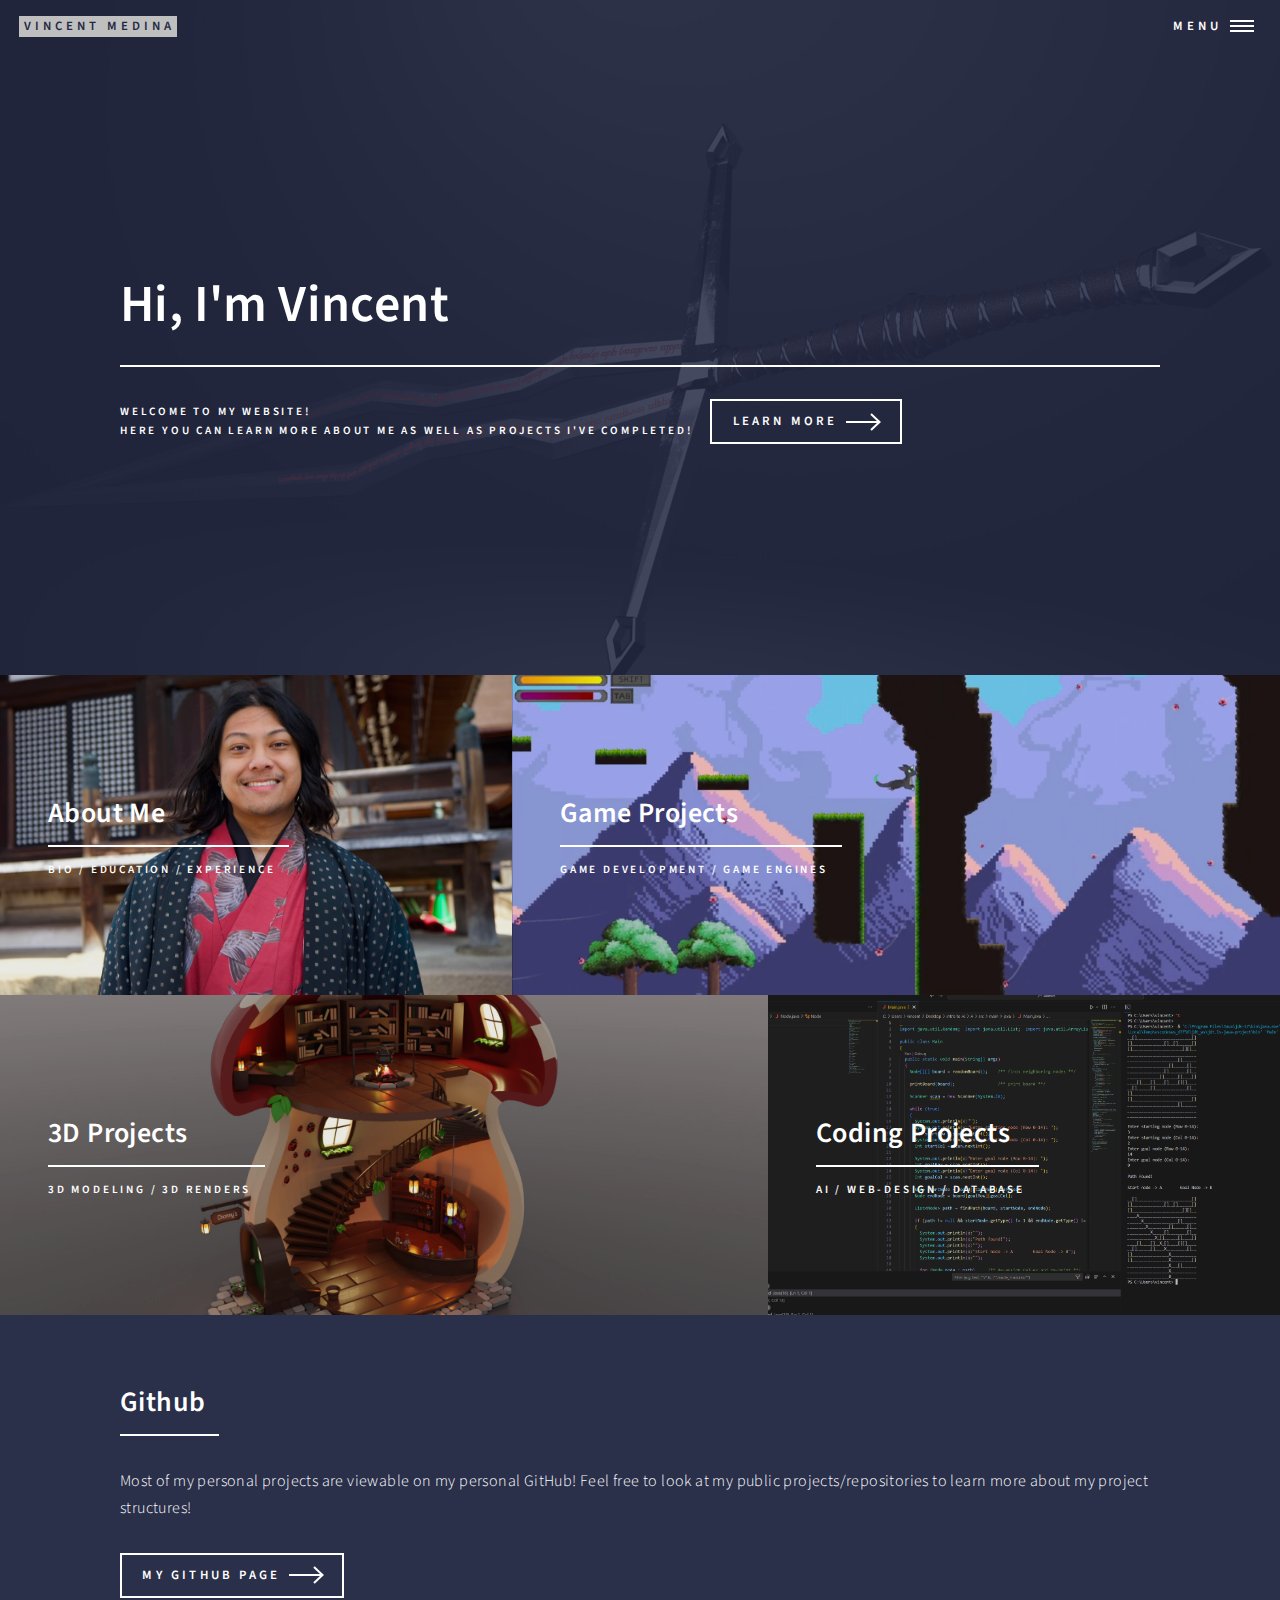
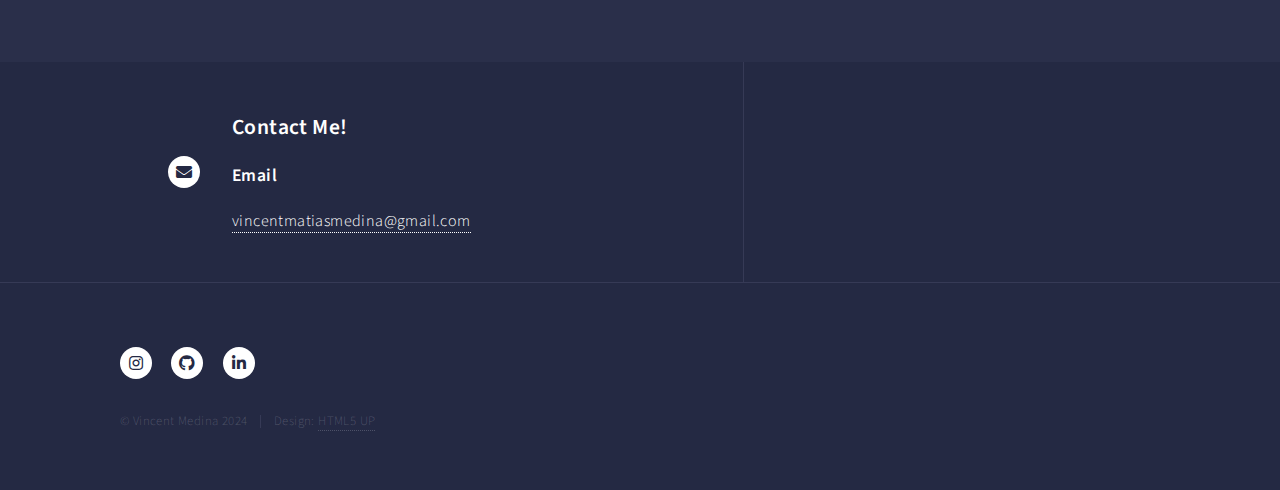
==== index.html @ 90a1cbc4 "refactor" ====
<!DOCTYPE HTML>
<!--
	Forty by HTML5 UP
	html5up.net | @ajlkn
	Free for personal and commercial use under the CCA 3.0 license (html5up.net/license)
-->
<html>
	<head>
		<title>VincentMedina Home</title>
		<meta charset="utf-8" />
		<meta name="viewport" content="width=device-width, initial-scale=1, user-scalable=no" />
		<link rel="stylesheet" href="html5up-forty/assets/css/main.css" />
		<noscript><link rel="stylesheet" href="html5up-forty/assets/css/noscript.css" /></noscript>
	</head>
	<body class="is-preload">

		<!-- Wrapper -->
			<div id="wrapper">

				<!-- Header -->
					<header id="header" class="alt">
						<a href="index.html" class="logo"><strong>Vincent Medina</strong> </a>
						<nav>
							<a href="#menu">Menu</a>
						</nav>
					</header>

				<!-- Menu -->
					<nav id="menu">
						<ul class="links">
							<li><a href="html5up-forty/about.html">About Me</a></li>
							<li><a href="html5up-forty/games.html">Game Projects</a></li>
							<li><a href="html5up-forty/modeling.html">3d Projects</a></li>
							<li><a href="html5up-forty/codingProjects.html">Coding Projects</a></li>
						</ul>
						<!--
						<ul class="actions stacked">
							<li><a href="#" class="button primary fit">Get Started</a></li>
							<li><a href="#" class="button fit">Log In</a></li>
						</ul> -->
					</nav>

				<!-- Banner -->
					<section id="banner" class="major">
						<span class="image">
							<img src="html5up-forty/images/swordRender.jpg" alt="" />
						</span>
						<div class="inner">
							<header class="major">
								<h1>Hi, I'm Vincent </h1>
							</header>
							<div class="content">
								<p>Welcome to my website!<br />
								Here you can learn more about me as well as projects I've completed!</p>
								<ul class="actions">
									<li><a href="#one" class="button next scrolly">Learn More</a></li>
								</ul>
							</div>
						</div>
					</section>

				<!-- Main -->
					<div id="main">

						<!-- One -->
							<section id="one" class="tiles">
								<article>
									<span class="image">
										<img src="html5up-forty/images/selfie01.PNG" alt="" />
									</span>
									<header class="major">
										<h3><a href="html5up-forty/about.html" class="link">About Me</a></h3>
										<p>Bio / Education / Experience</p>
									</header>
								</article>
								<article>
									<span class="image">
										<img src="html5up-forty/images/kaida01.png" alt="" />
									</span>
									<header class="major">
										<h3><a href="html5up-forty/games.html" class="link">Game Projects</a></h3>
										<p>Game Development / Game Engines</p>
									</header>
								</article>
								<article>
									<span class="image">
										<img src="html5up-forty/images/mushroomRender.jpg" alt="" />
									</span>
									<header class="major">
										<h3><a href="html5up-forty/modeling.html" class="link">3D Projects</a></h3>
										<p>3D Modeling / 3D Renders</p>
									</header>
								</article>
								<article>
									<span class="image">
										<img src="html5up-forty/images/Astar.PNG" alt="" />
									</span>
									<header class="major">
										<h3><a href="html5up-forty/codingProjects.html" class="link">Coding Projects</a></h3>
										<p>AI / Web-Design / Database</p>
									</header>
								</article>
								<!--
								<article>
									<span class="image">
										<img src="images/pic05.jpg" alt="" />
									</span>
									<header class="major">
										<h3><a href="landing.html" class="link">Consequat</a></h3>
										<p>Ipsum dolor sit amet</p>
									</header>
								</article>
								<article>
									<span class="image">
										<img src="images/pic06.jpg" alt="" />
									</span>
									<header class="major">
										<h3><a href="landing.html" class="link">Etiam</a></h3>
										<p>Feugiat amet tempus</p>
									</header>
								</article>
								-->
							</section>

						<!-- Two -->
							<section id="two">

								<div class="inner">
									<header class="major">
										<h2>Github</h2>
									</header>
									<p> Most of my personal projects are viewable on my personal GitHub! Feel free to look
									at my public projects/repositories to learn more about my project structures!</p>
									<ul class="actions">
										<li><a href="https://github.com/chonnydesu" class="button next" target="_blank">My GitHub Page</a></li>
									</ul>
								</div>
							</section>

					</div>

				<!-- Contact -->
					<section id="contact">
						<div class="inner">
							<!--
							<section>
								<form method="post" action="#">
									<div class="fields">
										<div class="field half">
											<label for="name">Name</label>
											<input type="text" name="name" id="name" />
										</div>
										<div class="field half">
											<label for="email">Email</label>
											<input type="text" name="email" id="email" />
										</div>
										<div class="field">
											<label for="message">Message</label>
											<textarea name="message" id="message" rows="6"></textarea>
										</div>
									</div>
									<ul class="actions">
										<li><input type="submit" value="Send Message" class="primary" /></li>
										<li><input type="reset" value="Clear" /></li>
									</ul>
								</form>
							</section>
							-->
							<section class="split">
								<!--
								<section>
									<div class="contact-method">
										<span class="icon solid alt fa-envelope"></span>
										<h3>Contact Me!</h3>
										<h4>Email</h4>
										<a href="#">vincentmatiasmedina@gmail.com</a>
									</div>
								</section>
								-->

								<section>
    								<div class="contact-method">
        								<span class="icon solid alt fa-envelope"></span>
										<div class="contact-details">
											<h3>Contact Me!</h3>
            								<div class="email-section">
                								<h4>Email</h4>
                								<a href="#">vincentmatiasmedina@gmail.com</a>
            								</div>
        								</div>
									</div>
								</section>

								<!--
								<section>
									<div class="contact-method">
										<span class="icon solid alt fa-phone"></span>
										<h3>Phone</h3>
										<span>(704) 724-3155</span>
									</div>
								</section>
								<section>
									<div class="contact-method">
										<span class="icon solid alt fa-home"></span>
										<h3>Address</h3>
										<span>1234 Somewhere Road #5432<br />
										Nashville, TN 00000<br />
										United States of America</span>
									</div>
								</section>
								-->
							</section>
						</div>
					</section>

				<!-- Footer -->
					<footer id="footer">
						<div class="inner">
							<ul class="icons">
								<!--
								<li><a href="#" class="icon brands alt fa-twitter" target="_blank"><span class="label">Twitter</span></a></li>
								<li><a href="#" class="icon brands alt fa-facebook-f" target="_blank"><span class="label">Facebook</span></a></li>
								-->
								<li><a href="https://instagram.com/vincentmediina" class="icon brands alt fa-instagram" target="_blank"><span class="label">Instagram</span></a></li>
								<li><a href="https://github.com/chonnydesu" class="icon brands alt fa-github" target="_blank"><span class="label">GitHub</span></a></li>
								<li><a href="https://www.linkedin.com/in/vincent-medina-150761284/" class="icon brands alt fa-linkedin-in" target="_blank"><span class="label">LinkedIn</span></a></li>
							</ul>
							<ul class="copyright">
								<li>&copy; Vincent Medina 2024</li><li>Design: <a href="https://html5up.net">HTML5 UP</a></li>
							</ul>
						</div>
					</footer>

			</div>

		<!-- Scripts -->
			<script src="html5up-forty/assets/js/jquery.min.js"></script>
			<script src="html5up-forty/assets/js/jquery.scrolly.min.js"></script>
			<script src="html5up-forty/assets/js/jquery.scrollex.min.js"></script>
			<script src="html5up-forty/assets/js/browser.min.js"></script>
			<script src="html5up-forty/assets/js/breakpoints.min.js"></script>
			<script src="html5up-forty/assets/js/util.js"></script>
			<script src="html5up-forty/assets/js/main.js"></script>

	</body>
</html>
---- html5up-forty/assets/css/main.css ----
@import url(fontawesome-all.min.css);
@import url("https://fonts.googleapis.com/css?family=Source+Sans+Pro:300,300italic,600,600italic");

/*
	Forty by HTML5 UP
	html5up.net | @ajlkn
	Free for personal and commercial use under the CCA 3.0 license (html5up.net/license)
*/

html, body, div, span, applet, object,
iframe, h1, h2, h3, h4, h5, h6, p, blockquote,
pre, a, abbr, acronym, address, big, cite,
code, del, dfn, em, img, ins, kbd, q, s, samp,
small, strike, strong, sub, sup, tt, var, b,
u, i, center, dl, dt, dd, ol, ul, li, fieldset,
form, label, legend, table, caption, tbody,
tfoot, thead, tr, th, td, article, aside,
canvas, details, embed, figure, figcaption,
footer, header, hgroup, menu, nav, output, ruby,
section, summary, time, mark, audio, video {
	margin: 0;
	padding: 0;
	border: 0;
	font-size: 100%;
	font: inherit;
	vertical-align: baseline;}

article, aside, details, figcaption, figure,
footer, header, hgroup, menu, nav, section {
	display: block;}


body {
	line-height: 1;
}

ol, ul {
	list-style: none;
}

blockquote, q {
	quotes: none;
}

	blockquote:before, blockquote:after, q:before, q:after {
		content: '';
		content: none;
	}

table {
	border-collapse: collapse;
	border-spacing: 0;
}

body {
	-webkit-text-size-adjust: none;
}

mark {
	background-color: transparent;
	color: inherit;
}

input::-moz-focus-inner {
	border: 0;
	padding: 0;
}

input, select, textarea {
	-moz-appearance: none;
	-webkit-appearance: none;
	-ms-appearance: none;
	appearance: none;
}

/* Basic */

	@-ms-viewport {
		width: device-width;
	}

	body {
		-ms-overflow-style: scrollbar;
	}

	@media screen and (max-width: 480px) {

		html, body {
			min-width: 320px;
		}

	}

	html {
		box-sizing: border-box;
	}

	*, *:before, *:after {
		box-sizing: inherit;
	}

	body {
		background: #242943;
	}

		body.is-preload *, body.is-preload *:before, body.is-preload *:after {
			-moz-animation: none !important;
			-webkit-animation: none !important;
			-ms-animation: none !important;
			animation: none !important;
			-moz-transition: none !important;
			-webkit-transition: none !important;
			-ms-transition: none !important;
			transition: none !important;
		}

/* Type */

	body, input, select, textarea {
		color: #ffffff;
		font-family: "Source Sans Pro", Helvetica, sans-serif;
		font-size: 17pt;
		font-weight: 300;
		letter-spacing: 0.025em;
		line-height: 1.65;
	}

		@media screen and (max-width: 1680px) {

			body, input, select, textarea {
				font-size: 14pt;
			}

		}

		@media screen and (max-width: 1280px) {

			body, input, select, textarea {
				font-size: 12pt;
			}

		}

		@media screen and (max-width: 360px) {

			body, input, select, textarea {
				font-size: 11pt;
			}

		}

	a {
		-moz-transition: color 0.2s ease-in-out, border-bottom-color 0.2s ease-in-out;
		-webkit-transition: color 0.2s ease-in-out, border-bottom-color 0.2s ease-in-out;
		-ms-transition: color 0.2s ease-in-out, border-bottom-color 0.2s ease-in-out;
		transition: color 0.2s ease-in-out, border-bottom-color 0.2s ease-in-out;
		border-bottom: dotted 1px;
		color: inherit;
		text-decoration: none;
	}

		a:hover {
			border-bottom-color: transparent;
			color: #9bf1ff !important;
		}

		a:active {
			color: #53e3fb !important;
		}

	strong, b {
		color: #ffffff;
		font-weight: 600;
	}

	em, i {
		font-style: italic;
	}

	p {
		margin: 0 0 2em 0;
	}

	h1, h2, h3, h4, h5, h6 {
		color: #ffffff;
		font-weight: 600;
		line-height: 1.65;
		margin: 0 0 1em 0;
	}

		h1 a, h2 a, h3 a, h4 a, h5 a, h6 a {
			color: inherit;
			border-bottom: 0;
		}

	h1 {
		font-size: 2.5em;
	}

	h2 {
		font-size: 1.75em;
	}

	h3 {
		font-size: 1.35em;
	}

	h4 {
		font-size: 1.1em;
	}

	h5 {
		font-size: 0.9em;
	}

	h6 {
		font-size: 0.7em;
	}

	@media screen and (max-width: 736px) {

		h1 {
			font-size: 2em;
		}

		h2 {
			font-size: 1.5em;
		}

		h3 {
			font-size: 1.25em;
		}

	}

	sub {
		font-size: 0.8em;
		position: relative;
		top: 0.5em;
	}

	sup {
		font-size: 0.8em;
		position: relative;
		top: -0.5em;
	}

	blockquote {
		border-left: solid 4px rgba(212, 212, 255, 0.1);
		font-style: italic;
		margin: 0 0 2em 0;
		padding: 0.5em 0 0.5em 2em;
	}

	code {
		background: rgba(212, 212, 255, 0.035);
		font-family: "Courier New", monospace;
		font-size: 0.9em;
		margin: 0 0.25em;
		padding: 0.25em 0.65em;
	}

	pre {
		-webkit-overflow-scrolling: touch;
		font-family: "Courier New", monospace;
		font-size: 0.9em;
		margin: 0 0 2em 0;
	}

		pre code {
			display: block;
			line-height: 1.75;
			padding: 1em 1.5em;
			overflow-x: auto;
		}

	hr {
		border: 0;
		border-bottom: solid 1px rgba(212, 212, 255, 0.1);
		margin: 2em 0;
	}

		hr.major {
			margin: 3em 0;
		}

	.align-left {
		text-align: left;
	}

	.align-center {
		text-align: center;
	}

	.align-right {
		text-align: right;
	}

/* Row */

	.row {
		display: flex;
		flex-wrap: wrap;
		box-sizing: border-box;
		align-items: stretch;
	}

		.row > * {
			box-sizing: border-box;
		}

		.row.gtr-uniform > * > :last-child {
			margin-bottom: 0;
		}

		.row.aln-left {
			justify-content: flex-start;
		}

		.row.aln-center {
			justify-content: center;
		}

		.row.aln-right {
			justify-content: flex-end;
		}

		.row.aln-top {
			align-items: flex-start;
		}

		.row.aln-middle {
			align-items: center;
		}

		.row.aln-bottom {
			align-items: flex-end;
		}

		.row > .imp {
			order: -1;
		}

		.row > .col-1 {
			width: 8.33333%;
		}

		.row > .off-1 {
			margin-left: 8.33333%;
		}

		.row > .col-2 {
			width: 16.66667%;
		}

		.row > .off-2 {
			margin-left: 16.66667%;
		}

		.row > .col-3 {
			width: 25%;
		}

		.row > .off-3 {
			margin-left: 25%;
		}

		.row > .col-4 {
			width: 33.33333%;
		}

		.row > .off-4 {
			margin-left: 33.33333%;
		}

		.row > .col-5 {
			width: 41.66667%;
		}

		.row > .off-5 {
			margin-left: 41.66667%;
		}

		.row > .col-6 {
			width: 50%;
		}

		.row > .off-6 {
			margin-left: 50%;
		}

		.row > .col-7 {
			width: 58.33333%;
		}

		.row > .off-7 {
			margin-left: 58.33333%;
		}

		.row > .col-8 {
			width: 66.66667%;
		}

		.row > .off-8 {
			margin-left: 66.66667%;
		}

		.row > .col-9 {
			width: 75%;
		}

		.row > .off-9 {
			margin-left: 75%;
		}

		.row > .col-10 {
			width: 83.33333%;
		}

		.row > .off-10 {
			margin-left: 83.33333%;
		}

		.row > .col-11 {
			width: 91.66667%;
		}

		.row > .off-11 {
			margin-left: 91.66667%;
		}

		.row > .col-12 {
			width: 100%;
		}

		.row > .off-12 {
			margin-left: 100%;
		}

		.row.gtr-0 {
			margin-top: 0;
			margin-left: 0em;
		}

			.row.gtr-0 > * {
				padding: 0 0 0 0em;
			}

			.row.gtr-0.gtr-uniform {
				margin-top: 0em;
			}

				.row.gtr-0.gtr-uniform > * {
					padding-top: 0em;
				}

		.row.gtr-25 {
			margin-top: 0;
			margin-left: -0.5em;
		}

			.row.gtr-25 > * {
				padding: 0 0 0 0.5em;
			}

			.row.gtr-25.gtr-uniform {
				margin-top: -0.5em;
			}

				.row.gtr-25.gtr-uniform > * {
					padding-top: 0.5em;
				}

		.row.gtr-50 {
			margin-top: 0;
			margin-left: -1em;
		}

			.row.gtr-50 > * {
				padding: 0 0 0 1em;
			}

			.row.gtr-50.gtr-uniform {
				margin-top: -1em;
			}

				.row.gtr-50.gtr-uniform > * {
					padding-top: 1em;
				}

		.row {
			margin-top: 0;
			margin-left: -2em;
		}

			.row > * {
				padding: 0 0 0 2em;
			}

			.row.gtr-uniform {
				margin-top: -2em;
			}

				.row.gtr-uniform > * {
					padding-top: 2em;
				}

		.row.gtr-150 {
			margin-top: 0;
			margin-left: -3em;
		}

			.row.gtr-150 > * {
				padding: 0 0 0 3em;
			}

			.row.gtr-150.gtr-uniform {
				margin-top: -3em;
			}

				.row.gtr-150.gtr-uniform > * {
					padding-top: 3em;
				}

		.row.gtr-200 {
			margin-top: 0;
			margin-left: -4em;
		}

			.row.gtr-200 > * {
				padding: 0 0 0 4em;
			}

			.row.gtr-200.gtr-uniform {
				margin-top: -4em;
			}

				.row.gtr-200.gtr-uniform > * {
					padding-top: 4em;
				}

		@media screen and (max-width: 1680px) {

			.row {
				display: flex;
				flex-wrap: wrap;
				box-sizing: border-box;
				align-items: stretch;
			}

				.row > * {
					box-sizing: border-box;
				}

				.row.gtr-uniform > * > :last-child {
					margin-bottom: 0;
				}

				.row.aln-left {
					justify-content: flex-start;
				}

				.row.aln-center {
					justify-content: center;
				}

				.row.aln-right {
					justify-content: flex-end;
				}

				.row.aln-top {
					align-items: flex-start;
				}

				.row.aln-middle {
					align-items: center;
				}

				.row.aln-bottom {
					align-items: flex-end;
				}

				.row > .imp-xlarge {
					order: -1;
				}

				.row > .col-1-xlarge {
					width: 8.33333%;
				}

				.row > .off-1-xlarge {
					margin-left: 8.33333%;
				}

				.row > .col-2-xlarge {
					width: 16.66667%;
				}

				.row > .off-2-xlarge {
					margin-left: 16.66667%;
				}

				.row > .col-3-xlarge {
					width: 25%;
				}

				.row > .off-3-xlarge {
					margin-left: 25%;
				}

				.row > .col-4-xlarge {
					width: 33.33333%;
				}

				.row > .off-4-xlarge {
					margin-left: 33.33333%;
				}

				.row > .col-5-xlarge {
					width: 41.66667%;
				}

				.row > .off-5-xlarge {
					margin-left: 41.66667%;
				}

				.row > .col-6-xlarge {
					width: 50%;
				}

				.row > .off-6-xlarge {
					margin-left: 50%;
				}

				.row > .col-7-xlarge {
					width: 58.33333%;
				}

				.row > .off-7-xlarge {
					margin-left: 58.33333%;
				}

				.row > .col-8-xlarge {
					width: 66.66667%;
				}

				.row > .off-8-xlarge {
					margin-left: 66.66667%;
				}

				.row > .col-9-xlarge {
					width: 75%;
				}

				.row > .off-9-xlarge {
					margin-left: 75%;
				}

				.row > .col-10-xlarge {
					width: 83.33333%;
				}

				.row > .off-10-xlarge {
					margin-left: 83.33333%;
				}

				.row > .col-11-xlarge {
					width: 91.66667%;
				}

				.row > .off-11-xlarge {
					margin-left: 91.66667%;
				}

				.row > .col-12-xlarge {
					width: 100%;
				}

				.row > .off-12-xlarge {
					margin-left: 100%;
				}

				.row.gtr-0 {
					margin-top: 0;
					margin-left: 0em;
				}

					.row.gtr-0 > * {
						padding: 0 0 0 0em;
					}

					.row.gtr-0.gtr-uniform {
						margin-top: 0em;
					}

						.row.gtr-0.gtr-uniform > * {
							padding-top: 0em;
						}

				.row.gtr-25 {
					margin-top: 0;
					margin-left: -0.5em;
				}

					.row.gtr-25 > * {
						padding: 0 0 0 0.5em;
					}

					.row.gtr-25.gtr-uniform {
						margin-top: -0.5em;
					}

						.row.gtr-25.gtr-uniform > * {
							padding-top: 0.5em;
						}

				.row.gtr-50 {
					margin-top: 0;
					margin-left: -1em;
				}

					.row.gtr-50 > * {
						padding: 0 0 0 1em;
					}

					.row.gtr-50.gtr-uniform {
						margin-top: -1em;
					}

						.row.gtr-50.gtr-uniform > * {
							padding-top: 1em;
						}

				.row {
					margin-top: 0;
					margin-left: -2em;
				}

					.row > * {
						padding: 0 0 0 2em;
					}

					.row.gtr-uniform {
						margin-top: -2em;
					}

						.row.gtr-uniform > * {
							padding-top: 2em;
						}

				.row.gtr-150 {
					margin-top: 0;
					margin-left: -3em;
				}

					.row.gtr-150 > * {
						padding: 0 0 0 3em;
					}

					.row.gtr-150.gtr-uniform {
						margin-top: -3em;
					}

						.row.gtr-150.gtr-uniform > * {
							padding-top: 3em;
						}

				.row.gtr-200 {
					margin-top: 0;
					margin-left: -4em;
				}

					.row.gtr-200 > * {
						padding: 0 0 0 4em;
					}

					.row.gtr-200.gtr-uniform {
						margin-top: -4em;
					}

						.row.gtr-200.gtr-uniform > * {
							padding-top: 4em;
						}

		}

		@media screen and (max-width: 1280px) {

			.row {
				display: flex;
				flex-wrap: wrap;
				box-sizing: border-box;
				align-items: stretch;
			}

				.row > * {
					box-sizing: border-box;
				}

				.row.gtr-uniform > * > :last-child {
					margin-bottom: 0;
				}

				.row.aln-left {
					justify-content: flex-start;
				}

				.row.aln-center {
					justify-content: center;
				}

				.row.aln-right {
					justify-content: flex-end;
				}

				.row.aln-top {
					align-items: flex-start;
				}

				.row.aln-middle {
					align-items: center;
				}

				.row.aln-bottom {
					align-items: flex-end;
				}

				.row > .imp-large {
					order: -1;
				}

				.row > .col-1-large {
					width: 8.33333%;
				}

				.row > .off-1-large {
					margin-left: 8.33333%;
				}

				.row > .col-2-large {
					width: 16.66667%;
				}

				.row > .off-2-large {
					margin-left: 16.66667%;
				}

				.row > .col-3-large {
					width: 25%;
				}

				.row > .off-3-large {
					margin-left: 25%;
				}

				.row > .col-4-large {
					width: 33.33333%;
				}

				.row > .off-4-large {
					margin-left: 33.33333%;
				}

				.row > .col-5-large {
					width: 41.66667%;
				}

				.row > .off-5-large {
					margin-left: 41.66667%;
				}

				.row > .col-6-large {
					width: 50%;
				}

				.row > .off-6-large {
					margin-left: 50%;
				}

				.row > .col-7-large {
					width: 58.33333%;
				}

				.row > .off-7-large {
					margin-left: 58.33333%;
				}

				.row > .col-8-large {
					width: 66.66667%;
				}

				.row > .off-8-large {
					margin-left: 66.66667%;
				}

				.row > .col-9-large {
					width: 75%;
				}

				.row > .off-9-large {
					margin-left: 75%;
				}

				.row > .col-10-large {
					width: 83.33333%;
				}

				.row > .off-10-large {
					margin-left: 83.33333%;
				}

				.row > .col-11-large {
					width: 91.66667%;
				}

				.row > .off-11-large {
					margin-left: 91.66667%;
				}

				.row > .col-12-large {
					width: 100%;
				}

				.row > .off-12-large {
					margin-left: 100%;
				}

				.row.gtr-0 {
					margin-top: 0;
					margin-left: 0em;
				}

					.row.gtr-0 > * {
						padding: 0 0 0 0em;
					}

					.row.gtr-0.gtr-uniform {
						margin-top: 0em;
					}

						.row.gtr-0.gtr-uniform > * {
							padding-top: 0em;
						}

				.row.gtr-25 {
					margin-top: 0;
					margin-left: -0.375em;
				}

					.row.gtr-25 > * {
						padding: 0 0 0 0.375em;
					}

					.row.gtr-25.gtr-uniform {
						margin-top: -0.375em;
					}

						.row.gtr-25.gtr-uniform > * {
							padding-top: 0.375em;
						}

				.row.gtr-50 {
					margin-top: 0;
					margin-left: -0.75em;
				}

					.row.gtr-50 > * {
						padding: 0 0 0 0.75em;
					}

					.row.gtr-50.gtr-uniform {
						margin-top: -0.75em;
					}

						.row.gtr-50.gtr-uniform > * {
							padding-top: 0.75em;
						}

				.row {
					margin-top: 0;
					margin-left: -1.5em;
				}

					.row > * {
						padding: 0 0 0 1.5em;
					}

					.row.gtr-uniform {
						margin-top: -1.5em;
					}

						.row.gtr-uniform > * {
							padding-top: 1.5em;
						}

				.row.gtr-150 {
					margin-top: 0;
					margin-left: -2.25em;
				}

					.row.gtr-150 > * {
						padding: 0 0 0 2.25em;
					}

					.row.gtr-150.gtr-uniform {
						margin-top: -2.25em;
					}

						.row.gtr-150.gtr-uniform > * {
							padding-top: 2.25em;
						}

				.row.gtr-200 {
					margin-top: 0;
					margin-left: -3em;
				}

					.row.gtr-200 > * {
						padding: 0 0 0 3em;
					}

					.row.gtr-200.gtr-uniform {
						margin-top: -3em;
					}

						.row.gtr-200.gtr-uniform > * {
							padding-top: 3em;
						}

		}

		@media screen and (max-width: 980px) {

			.row {
				display: flex;
				flex-wrap: wrap;
				box-sizing: border-box;
				align-items: stretch;
			}

				.row > * {
					box-sizing: border-box;
				}

				.row.gtr-uniform > * > :last-child {
					margin-bottom: 0;
				}

				.row.aln-left {
					justify-content: flex-start;
				}

				.row.aln-center {
					justify-content: center;
				}

				.row.aln-right {
					justify-content: flex-end;
				}

				.row.aln-top {
					align-items: flex-start;
				}

				.row.aln-middle {
					align-items: center;
				}

				.row.aln-bottom {
					align-items: flex-end;
				}

				.row > .imp-medium {
					order: -1;
				}

				.row > .col-1-medium {
					width: 8.33333%;
				}

				.row > .off-1-medium {
					margin-left: 8.33333%;
				}

				.row > .col-2-medium {
					width: 16.66667%;
				}

				.row > .off-2-medium {
					margin-left: 16.66667%;
				}

				.row > .col-3-medium {
					width: 25%;
				}

				.row > .off-3-medium {
					margin-left: 25%;
				}

				.row > .col-4-medium {
					width: 33.33333%;
				}

				.row > .off-4-medium {
					margin-left: 33.33333%;
				}

				.row > .col-5-medium {
					width: 41.66667%;
				}

				.row > .off-5-medium {
					margin-left: 41.66667%;
				}

				.row > .col-6-medium {
					width: 50%;
				}

				.row > .off-6-medium {
					margin-left: 50%;
				}

				.row > .col-7-medium {
					width: 58.33333%;
				}

				.row > .off-7-medium {
					margin-left: 58.33333%;
				}

				.row > .col-8-medium {
					width: 66.66667%;
				}

				.row > .off-8-medium {
					margin-left: 66.66667%;
				}

				.row > .col-9-medium {
					width: 75%;
				}

				.row > .off-9-medium {
					margin-left: 75%;
				}

				.row > .col-10-medium {
					width: 83.33333%;
				}

				.row > .off-10-medium {
					margin-left: 83.33333%;
				}

				.row > .col-11-medium {
					width: 91.66667%;
				}

				.row > .off-11-medium {
					margin-left: 91.66667%;
				}

				.row > .col-12-medium {
					width: 100%;
				}

				.row > .off-12-medium {
					margin-left: 100%;
				}

				.row.gtr-0 {
					margin-top: 0;
					margin-left: 0em;
				}

					.row.gtr-0 > * {
						padding: 0 0 0 0em;
					}

					.row.gtr-0.gtr-uniform {
						margin-top: 0em;
					}

						.row.gtr-0.gtr-uniform > * {
							padding-top: 0em;
						}

				.row.gtr-25 {
					margin-top: 0;
					margin-left: -0.375em;
				}

					.row.gtr-25 > * {
						padding: 0 0 0 0.375em;
					}

					.row.gtr-25.gtr-uniform {
						margin-top: -0.375em;
					}

						.row.gtr-25.gtr-uniform > * {
							padding-top: 0.375em;
						}

				.row.gtr-50 {
					margin-top: 0;
					margin-left: -0.75em;
				}

					.row.gtr-50 > * {
						padding: 0 0 0 0.75em;
					}

					.row.gtr-50.gtr-uniform {
						margin-top: -0.75em;
					}

						.row.gtr-50.gtr-uniform > * {
							padding-top: 0.75em;
						}

				.row {
					margin-top: 0;
					margin-left: -1.5em;
				}

					.row > * {
						padding: 0 0 0 1.5em;
					}

					.row.gtr-uniform {
						margin-top: -1.5em;
					}

						.row.gtr-uniform > * {
							padding-top: 1.5em;
						}

				.row.gtr-150 {
					margin-top: 0;
					margin-left: -2.25em;
				}

					.row.gtr-150 > * {
						padding: 0 0 0 2.25em;
					}

					.row.gtr-150.gtr-uniform {
						margin-top: -2.25em;
					}

						.row.gtr-150.gtr-uniform > * {
							padding-top: 2.25em;
						}

				.row.gtr-200 {
					margin-top: 0;
					margin-left: -3em;
				}

					.row.gtr-200 > * {
						padding: 0 0 0 3em;
					}

					.row.gtr-200.gtr-uniform {
						margin-top: -3em;
					}

						.row.gtr-200.gtr-uniform > * {
							padding-top: 3em;
						}

		}

		@media screen and (max-width: 736px) {

			.row {
				display: flex;
				flex-wrap: wrap;
				box-sizing: border-box;
				align-items: stretch;
			}

				.row > * {
					box-sizing: border-box;
				}

				.row.gtr-uniform > * > :last-child {
					margin-bottom: 0;
				}

				.row.aln-left {
					justify-content: flex-start;
				}

				.row.aln-center {
					justify-content: center;
				}

				.row.aln-right {
					justify-content: flex-end;
				}

				.row.aln-top {
					align-items: flex-start;
				}

				.row.aln-middle {
					align-items: center;
				}

				.row.aln-bottom {
					align-items: flex-end;
				}

				.row > .imp-small {
					order: -1;
				}

				.row > .col-1-small {
					width: 8.33333%;
				}

				.row > .off-1-small {
					margin-left: 8.33333%;
				}

				.row > .col-2-small {
					width: 16.66667%;
				}

				.row > .off-2-small {
					margin-left: 16.66667%;
				}

				.row > .col-3-small {
					width: 25%;
				}

				.row > .off-3-small {
					margin-left: 25%;
				}

				.row > .col-4-small {
					width: 33.33333%;
				}

				.row > .off-4-small {
					margin-left: 33.33333%;
				}

				.row > .col-5-small {
					width: 41.66667%;
				}

				.row > .off-5-small {
					margin-left: 41.66667%;
				}

				.row > .col-6-small {
					width: 50%;
				}

				.row > .off-6-small {
					margin-left: 50%;
				}

				.row > .col-7-small {
					width: 58.33333%;
				}

				.row > .off-7-small {
					margin-left: 58.33333%;
				}

				.row > .col-8-small {
					width: 66.66667%;
				}

				.row > .off-8-small {
					margin-left: 66.66667%;
				}

				.row > .col-9-small {
					width: 75%;
				}

				.row > .off-9-small {
					margin-left: 75%;
				}

				.row > .col-10-small {
					width: 83.33333%;
				}

				.row > .off-10-small {
					margin-left: 83.33333%;
				}

				.row > .col-11-small {
					width: 91.66667%;
				}

				.row > .off-11-small {
					margin-left: 91.66667%;
				}

				.row > .col-12-small {
					width: 100%;
				}

				.row > .off-12-small {
					margin-left: 100%;
				}

				.row.gtr-0 {
					margin-top: 0;
					margin-left: 0em;
				}

					.row.gtr-0 > * {
						padding: 0 0 0 0em;
					}

					.row.gtr-0.gtr-uniform {
						margin-top: 0em;
					}

						.row.gtr-0.gtr-uniform > * {
							padding-top: 0em;
						}

				.row.gtr-25 {
					margin-top: 0;
					margin-left: -0.3125em;
				}

					.row.gtr-25 > * {
						padding: 0 0 0 0.3125em;
					}

					.row.gtr-25.gtr-uniform {
						margin-top: -0.3125em;
					}

						.row.gtr-25.gtr-uniform > * {
							padding-top: 0.3125em;
						}

				.row.gtr-50 {
					margin-top: 0;
					margin-left: -0.625em;
				}

					.row.gtr-50 > * {
						padding: 0 0 0 0.625em;
					}

					.row.gtr-50.gtr-uniform {
						margin-top: -0.625em;
					}

						.row.gtr-50.gtr-uniform > * {
							padding-top: 0.625em;
						}

				.row {
					margin-top: 0;
					margin-left: -1.25em;
				}

					.row > * {
						padding: 0 0 0 1.25em;
					}

					.row.gtr-uniform {
						margin-top: -1.25em;
					}

						.row.gtr-uniform > * {
							padding-top: 1.25em;
						}

				.row.gtr-150 {
					margin-top: 0;
					margin-left: -1.875em;
				}

					.row.gtr-150 > * {
						padding: 0 0 0 1.875em;
					}

					.row.gtr-150.gtr-uniform {
						margin-top: -1.875em;
					}

						.row.gtr-150.gtr-uniform > * {
							padding-top: 1.875em;
						}

				.row.gtr-200 {
					margin-top: 0;
					margin-left: -2.5em;
				}

					.row.gtr-200 > * {
						padding: 0 0 0 2.5em;
					}

					.row.gtr-200.gtr-uniform {
						margin-top: -2.5em;
					}

						.row.gtr-200.gtr-uniform > * {
							padding-top: 2.5em;
						}

		}

		@media screen and (max-width: 480px) {

			.row {
				display: flex;
				flex-wrap: wrap;
				box-sizing: border-box;
				align-items: stretch;
			}

				.row > * {
					box-sizing: border-box;
				}

				.row.gtr-uniform > * > :last-child {
					margin-bottom: 0;
				}

				.row.aln-left {
					justify-content: flex-start;
				}

				.row.aln-center {
					justify-content: center;
				}

				.row.aln-right {
					justify-content: flex-end;
				}

				.row.aln-top {
					align-items: flex-start;
				}

				.row.aln-middle {
					align-items: center;
				}

				.row.aln-bottom {
					align-items: flex-end;
				}

				.row > .imp-xsmall {
					order: -1;
				}

				.row > .col-1-xsmall {
					width: 8.33333%;
				}

				.row > .off-1-xsmall {
					margin-left: 8.33333%;
				}

				.row > .col-2-xsmall {
					width: 16.66667%;
				}

				.row > .off-2-xsmall {
					margin-left: 16.66667%;
				}

				.row > .col-3-xsmall {
					width: 25%;
				}

				.row > .off-3-xsmall {
					margin-left: 25%;
				}

				.row > .col-4-xsmall {
					width: 33.33333%;
				}

				.row > .off-4-xsmall {
					margin-left: 33.33333%;
				}

				.row > .col-5-xsmall {
					width: 41.66667%;
				}

				.row > .off-5-xsmall {
					margin-left: 41.66667%;
				}

				.row > .col-6-xsmall {
					width: 50%;
				}

				.row > .off-6-xsmall {
					margin-left: 50%;
				}

				.row > .col-7-xsmall {
					width: 58.33333%;
				}

				.row > .off-7-xsmall {
					margin-left: 58.33333%;
				}

				.row > .col-8-xsmall {
					width: 66.66667%;
				}

				.row > .off-8-xsmall {
					margin-left: 66.66667%;
				}

				.row > .col-9-xsmall {
					width: 75%;
				}

				.row > .off-9-xsmall {
					margin-left: 75%;
				}

				.row > .col-10-xsmall {
					width: 83.33333%;
				}

				.row > .off-10-xsmall {
					margin-left: 83.33333%;
				}

				.row > .col-11-xsmall {
					width: 91.66667%;
				}

				.row > .off-11-xsmall {
					margin-left: 91.66667%;
				}

				.row > .col-12-xsmall {
					width: 100%;
				}

				.row > .off-12-xsmall {
					margin-left: 100%;
				}

				.row.gtr-0 {
					margin-top: 0;
					margin-left: 0em;
				}

					.row.gtr-0 > * {
						padding: 0 0 0 0em;
					}

					.row.gtr-0.gtr-uniform {
						margin-top: 0em;
					}

						.row.gtr-0.gtr-uniform > * {
							padding-top: 0em;
						}

				.row.gtr-25 {
					margin-top: 0;
					margin-left: -0.3125em;
				}

					.row.gtr-25 > * {
						padding: 0 0 0 0.3125em;
					}

					.row.gtr-25.gtr-uniform {
						margin-top: -0.3125em;
					}

						.row.gtr-25.gtr-uniform > * {
							padding-top: 0.3125em;
						}

				.row.gtr-50 {
					margin-top: 0;
					margin-left: -0.625em;
				}

					.row.gtr-50 > * {
						padding: 0 0 0 0.625em;
					}

					.row.gtr-50.gtr-uniform {
						margin-top: -0.625em;
					}

						.row.gtr-50.gtr-uniform > * {
							padding-top: 0.625em;
						}

				.row {
					margin-top: 0;
					margin-left: -1.25em;
				}

					.row > * {
						padding: 0 0 0 1.25em;
					}

					.row.gtr-uniform {
						margin-top: -1.25em;
					}

						.row.gtr-uniform > * {
							padding-top: 1.25em;
						}

				.row.gtr-150 {
					margin-top: 0;
					margin-left: -1.875em;
				}

					.row.gtr-150 > * {
						padding: 0 0 0 1.875em;
					}

					.row.gtr-150.gtr-uniform {
						margin-top: -1.875em;
					}

						.row.gtr-150.gtr-uniform > * {
							padding-top: 1.875em;
						}

				.row.gtr-200 {
					margin-top: 0;
					margin-left: -2.5em;
				}

					.row.gtr-200 > * {
						padding: 0 0 0 2.5em;
					}

					.row.gtr-200.gtr-uniform {
						margin-top: -2.5em;
					}

						.row.gtr-200.gtr-uniform > * {
							padding-top: 2.5em;
						}

		}

/* Section/Article */

	section.special, article.special {
		text-align: center;
	}

	header.major {
		width: -moz-max-content;
		width: -webkit-max-content;
		width: -ms-max-content;
		width: max-content;
		margin-bottom: 2em;
	}

		header.major > :first-child {
			margin-bottom: 0;
			width: calc(100% + 0.5em);
		}

			header.major > :first-child:after {
				content: '';
				background-color: #ffffff;
				display: block;
				height: 2px;
				margin: 0.325em 0 0.5em 0;
				width: 100%;
			}

		header.major > p {
			font-size: 0.7em;
			font-weight: 600;
			letter-spacing: 0.25em;
			margin-bottom: 0;
			text-transform: uppercase;
		}

		body.is-ie header.major > :first-child:after {
			max-width: 9em;
		}

		body.is-ie header.major > h1:after {
			max-width: 100% !important;
		}

	@media screen and (max-width: 736px) {

		header.major > p br {
			display: none;
		}

	}

/* Form */

	form {
		margin: 0 0 2em 0;
	}

		form > :last-child {
			margin-bottom: 0;
		}

		form > .fields {
			display: -moz-flex;
			display: -webkit-flex;
			display: -ms-flex;
			display: flex;
			-moz-flex-wrap: wrap;
			-webkit-flex-wrap: wrap;
			-ms-flex-wrap: wrap;
			flex-wrap: wrap;
			width: calc(100% + 3em);
			margin: -1.5em 0 2em -1.5em;
		}

			form > .fields > .field {
				-moz-flex-grow: 0;
				-webkit-flex-grow: 0;
				-ms-flex-grow: 0;
				flex-grow: 0;
				-moz-flex-shrink: 0;
				-webkit-flex-shrink: 0;
				-ms-flex-shrink: 0;
				flex-shrink: 0;
				padding: 1.5em 0 0 1.5em;
				width: calc(100% - 1.5em);
			}

				form > .fields > .field.half {
					width: calc(50% - 0.75em);
				}

				form > .fields > .field.third {
					width: calc(100%/3 - 0.5em);
				}

				form > .fields > .field.quarter {
					width: calc(25% - 0.375em);
				}

		@media screen and (max-width: 480px) {

			form > .fields {
				width: calc(100% + 3em);
				margin: -1.5em 0 2em -1.5em;
			}

				form > .fields > .field {
					padding: 1.5em 0 0 1.5em;
					width: calc(100% - 1.5em);
				}

					form > .fields > .field.half {
						width: calc(100% - 1.5em);
					}

					form > .fields > .field.third {
						width: calc(100% - 1.5em);
					}

					form > .fields > .field.quarter {
						width: calc(100% - 1.5em);
					}

		}

	label {
		color: #ffffff;
		display: block;
		font-size: 0.8em;
		font-weight: 600;
		letter-spacing: 0.25em;
		margin: 0 0 1em 0;
		text-transform: uppercase;
	}

	input[type="text"],
	input[type="password"],
	input[type="email"],
	input[type="tel"],
	input[type="search"],
	input[type="url"],
	select,
	textarea {
		-moz-appearance: none;
		-webkit-appearance: none;
		-ms-appearance: none;
		appearance: none;
		background: rgba(212, 212, 255, 0.035);
		border: none;
		border-radius: 0;
		color: inherit;
		display: block;
		outline: 0;
		padding: 0 1em;
		text-decoration: none;
		width: 100%;
	}

		input[type="text"]:invalid,
		input[type="password"]:invalid,
		input[type="email"]:invalid,
		input[type="tel"]:invalid,
		input[type="search"]:invalid,
		input[type="url"]:invalid,
		select:invalid,
		textarea:invalid {
			box-shadow: none;
		}

		input[type="text"]:focus,
		input[type="password"]:focus,
		input[type="email"]:focus,
		input[type="tel"]:focus,
		input[type="search"]:focus,
		input[type="url"]:focus,
		select:focus,
		textarea:focus {
			border-color: #9bf1ff;
			box-shadow: 0 0 0 2px #9bf1ff;
		}

	select {
		background-image: url("data:image/svg+xml;charset=utf8,%3Csvg xmlns='http://www.w3.org/2000/svg' width='40' height='40' preserveAspectRatio='none' viewBox='0 0 40 40'%3E%3Cpath d='M9.4,12.3l10.4,10.4l10.4-10.4c0.2-0.2,0.5-0.4,0.9-0.4c0.3,0,0.6,0.1,0.9,0.4l3.3,3.3c0.2,0.2,0.4,0.5,0.4,0.9 c0,0.4-0.1,0.6-0.4,0.9L20.7,31.9c-0.2,0.2-0.5,0.4-0.9,0.4c-0.3,0-0.6-0.1-0.9-0.4L4.3,17.3c-0.2-0.2-0.4-0.5-0.4-0.9 c0-0.4,0.1-0.6,0.4-0.9l3.3-3.3c0.2-0.2,0.5-0.4,0.9-0.4S9.1,12.1,9.4,12.3z' fill='rgba(212, 212, 255, 0.1)' /%3E%3C/svg%3E");
		background-size: 1.25rem;
		background-repeat: no-repeat;
		background-position: calc(100% - 1rem) center;
		height: 2.75em;
		padding-right: 2.75em;
		text-overflow: ellipsis;
	}

		select option {
			color: #ffffff;
			background: #242943;
		}

		select:focus::-ms-value {
			background-color: transparent;
		}

		select::-ms-expand {
			display: none;
		}

	input[type="text"],
	input[type="password"],
	input[type="email"],
	input[type="tel"],
	input[type="search"],
	input[type="url"],
	select {
		height: 2.75em;
	}

	textarea {
		padding: 0.75em 1em;
	}

	input[type="checkbox"],
	input[type="radio"] {
		-moz-appearance: none;
		-webkit-appearance: none;
		-ms-appearance: none;
		appearance: none;
		display: block;
		float: left;
		margin-right: -2em;
		opacity: 0;
		width: 1em;
		z-index: -1;
	}

		input[type="checkbox"] + label,
		input[type="radio"] + label {
			text-decoration: none;
			color: #ffffff;
			cursor: pointer;
			display: inline-block;
			font-weight: 300;
			padding-left: 2.65em;
			padding-right: 0.75em;
			position: relative;
		}

			input[type="checkbox"] + label:before,
			input[type="radio"] + label:before {
				-moz-osx-font-smoothing: grayscale;
				-webkit-font-smoothing: antialiased;
				display: inline-block;
				font-style: normal;
				font-variant: normal;
				text-rendering: auto;
				line-height: 1;
				text-transform: none !important;
				font-family: 'Font Awesome 5 Free';
				font-weight: 900;
			}

			input[type="checkbox"] + label:before,
			input[type="radio"] + label:before {
				background: rgba(212, 212, 255, 0.035);
				content: '';
				display: inline-block;
				font-size: 0.8em;
				height: 2.0625em;
				left: 0;
				letter-spacing: 0;
				line-height: 2.0625em;
				position: absolute;
				text-align: center;
				top: 0;
				width: 2.0625em;
			}

		input[type="checkbox"]:checked + label:before,
		input[type="radio"]:checked + label:before {
			background: #ffffff;
			border-color: #9bf1ff;
			content: '\f00c';
			color: #242943;
		}

		input[type="checkbox"]:focus + label:before,
		input[type="radio"]:focus + label:before {
			box-shadow: 0 0 0 2px #9bf1ff;
		}

	input[type="radio"] + label:before {
		border-radius: 100%;
	}

	::-webkit-input-placeholder {
		color: rgba(244, 244, 255, 0.2) !important;
		opacity: 1.0;
	}

	:-moz-placeholder {
		color: rgba(244, 244, 255, 0.2) !important;
		opacity: 1.0;
	}

	::-moz-placeholder {
		color: rgba(244, 244, 255, 0.2) !important;
		opacity: 1.0;
	}

	:-ms-input-placeholder {
		color: rgba(244, 244, 255, 0.2) !important;
		opacity: 1.0;
	}

/* Box */

	.box {
		border: solid 1px rgba(212, 212, 255, 0.1);
		margin-bottom: 2em;
		padding: 1.5em;
	}

		.box > :last-child,
		.box > :last-child > :last-child,
		.box > :last-child > :last-child > :last-child {
			margin-bottom: 0;
		}

		.box.alt {
			border: 0;
			border-radius: 0;
			padding: 0;
		}

/* Icon */

	.icon {
		text-decoration: none;
		border-bottom: none;
		position: relative;
	}

		.icon:before {
			-moz-osx-font-smoothing: grayscale;
			-webkit-font-smoothing: antialiased;
			display: inline-block;
			font-style: normal;
			font-variant: normal;
			text-rendering: auto;
			line-height: 1;
			text-transform: none !important;
			font-family: 'Font Awesome 5 Free';
			font-weight: 400;
		}

		.icon > .label {
			display: none;
		}

		.icon:before {
			line-height: inherit;
		}

		.icon.solid:before {
			font-weight: 900;
		}

		.icon.brands:before {
			font-family: 'Font Awesome 5 Brands';
		}

		.icon.alt:before {
			background-color: #ffffff;
			border-radius: 100%;
			color: #242943;
			display: inline-block;
			height: 2em;
			line-height: 2em;
			text-align: center;
			width: 2em;
		}

	a.icon.alt:before {
		-moz-transition: background-color 0.2s ease-in-out;
		-webkit-transition: background-color 0.2s ease-in-out;
		-ms-transition: background-color 0.2s ease-in-out;
		transition: background-color 0.2s ease-in-out;
	}

	a.icon.alt:hover:before {
		background-color: #6fc3df;
	}

	a.icon.alt:active:before {
		background-color: #37a6cb;
	}

/* Image */

	.image {
		border: 0;
		display: inline-block;
		position: relative;
	}

		.image img {
			display: block;
		}

		.image.left, .image.right {
			max-width: 30%;
		}

			.image.left img, .image.right img {
				width: 100%;
			}

		.image.left {
			float: left;
			margin: 0 1.5em 1.25em 0;
			top: 0.25em;
		}

		.image.right {
			float: right;
			margin: 0 0 1.25em 1.5em;
			top: 0.25em;
		}

		.image.fit {
			display: block;
			margin: 0 0 2em 0;
			width: 100%;
		}

			.image.fit img {
				width: 100%;
			}

		.image.main {
			display: block;
			margin: 2.5em 0;
			width: 100%;
		}

			.image.main img {
				width: 100%;
			}

			@media screen and (max-width: 736px) {

				.image.main {
					margin: 1.5em 0;
				}

			}

/* List */

	ol {
		list-style: decimal;
		margin: 0 0 2em 0;
		padding-left: 1.25em;
	}

		ol li {
			padding-left: 0.25em;
		}

	ul {
		list-style: disc;
		margin: 0 0 2em 0;
		padding-left: 1em;
	}

		ul li {
			padding-left: 0.5em;
		}

		ul.alt {
			list-style: none;
			padding-left: 0;
		}

			ul.alt li {
				border-top: solid 1px rgba(212, 212, 255, 0.1);
				padding: 0.5em 0;
			}

				ul.alt li:first-child {
					border-top: 0;
					padding-top: 0;
				}

	dl {
		margin: 0 0 2em 0;
	}

		dl dt {
			display: block;
			font-weight: 600;
			margin: 0 0 1em 0;
		}

		dl dd {
			margin-left: 2em;
		}

/* Actions */

	ul.actions {
		display: -moz-flex;
		display: -webkit-flex;
		display: -ms-flex;
		display: flex;
		cursor: default;
		list-style: none;
		margin-left: -1em;
		padding-left: 0;
	}

		ul.actions li {
			padding: 0 0 0 1em;
			vertical-align: middle;
		}

		ul.actions.special {
			-moz-justify-content: center;
			-webkit-justify-content: center;
			-ms-justify-content: center;
			justify-content: center;
			width: 100%;
			margin-left: 0;
		}

			ul.actions.special li:first-child {
				padding-left: 0;
			}

		ul.actions.stacked {
			-moz-flex-direction: column;
			-webkit-flex-direction: column;
			-ms-flex-direction: column;
			flex-direction: column;
			margin-left: 0;
		}

			ul.actions.stacked li {
				padding: 1.3em 0 0 0;
			}

				ul.actions.stacked li:first-child {
					padding-top: 0;
				}

		ul.actions.fit {
			width: calc(100% + 1em);
		}

			ul.actions.fit li {
				-moz-flex-grow: 1;
				-webkit-flex-grow: 1;
				-ms-flex-grow: 1;
				flex-grow: 1;
				-moz-flex-shrink: 1;
				-webkit-flex-shrink: 1;
				-ms-flex-shrink: 1;
				flex-shrink: 1;
				width: 100%;
			}

				ul.actions.fit li > * {
					width: 100%;
				}

			ul.actions.fit.stacked {
				width: 100%;
			}

/* Icons */

	ul.icons {
		cursor: default;
		list-style: none;
		padding-left: 0;
	}

		ul.icons li {
			display: inline-block;
			padding: 0 1em 0 0;
		}

			ul.icons li:last-child {
				padding-right: 0;
			}

		@media screen and (max-width: 736px) {

			ul.icons li {
				padding: 0 0.75em 0 0;
			}

		}

/* Pagination */

	ul.pagination {
		cursor: default;
		list-style: none;
		padding-left: 0;
	}

		ul.pagination li {
			display: inline-block;
			padding-left: 0;
			vertical-align: middle;
		}

			ul.pagination li > .page {
				-moz-transition: background-color 0.2s ease-in-out, color 0.2s ease-in-out;
				-webkit-transition: background-color 0.2s ease-in-out, color 0.2s ease-in-out;
				-ms-transition: background-color 0.2s ease-in-out, color 0.2s ease-in-out;
				transition: background-color 0.2s ease-in-out, color 0.2s ease-in-out;
				border-bottom: 0;
				display: inline-block;
				font-size: 0.8em;
				font-weight: 600;
				height: 1.5em;
				line-height: 1.5em;
				margin: 0 0.125em;
				min-width: 1.5em;
				padding: 0 0.5em;
				text-align: center;
			}

				ul.pagination li > .page.active {
					background-color: #ffffff;
					color: #242943;
				}

					ul.pagination li > .page.active:hover {
						background-color: #9bf1ff;
						color: #242943 !important;
					}

					ul.pagination li > .page.active:active {
						background-color: #53e3fb;
					}

			ul.pagination li:first-child {
				padding-right: 0.75em;
			}

			ul.pagination li:last-child {
				padding-left: 0.75em;
			}

		@media screen and (max-width: 480px) {

			ul.pagination li:nth-child(n+2):nth-last-child(n+2) {
				display: none;
			}

			ul.pagination li:first-child {
				padding-right: 0;
			}

		}

/* Table */

	.table-wrapper {
		-webkit-overflow-scrolling: touch;
		overflow-x: auto;
	}

	table {
		margin: 0 0 2em 0;
		width: 100%;
	}

		table tbody tr {
			border: solid 1px rgba(212, 212, 255, 0.1);
			border-left: 0;
			border-right: 0;
		}

			table tbody tr:nth-child(2n + 1) {
				background-color: rgba(212, 212, 255, 0.035);
			}

		table td {
			padding: 0.75em 0.75em;
		}

		table th {
			color: #ffffff;
			font-size: 0.9em;
			font-weight: 600;
			padding: 0 0.75em 0.75em 0.75em;
			text-align: left;
		}

		table thead {
			border-bottom: solid 2px rgba(212, 212, 255, 0.1);
		}

		table tfoot {
			border-top: solid 2px rgba(212, 212, 255, 0.1);
		}

		table.alt {
			border-collapse: separate;
		}

			table.alt tbody tr td {
				border: solid 1px rgba(212, 212, 255, 0.1);
				border-left-width: 0;
				border-top-width: 0;
			}

				table.alt tbody tr td:first-child {
					border-left-width: 1px;
				}

			table.alt tbody tr:first-child td {
				border-top-width: 1px;
			}

			table.alt thead {
				border-bottom: 0;
			}

			table.alt tfoot {
				border-top: 0;
			}

/* Button */

	input[type="submit"],
	input[type="reset"],
	input[type="button"],
	button,
	.button {
		-moz-appearance: none;
		-webkit-appearance: none;
		-ms-appearance: none;
		appearance: none;
		-moz-transition: background-color 0.2s ease-in-out, box-shadow 0.2s ease-in-out, color 0.2s ease-in-out;
		-webkit-transition: background-color 0.2s ease-in-out, box-shadow 0.2s ease-in-out, color 0.2s ease-in-out;
		-ms-transition: background-color 0.2s ease-in-out, box-shadow 0.2s ease-in-out, color 0.2s ease-in-out;
		transition: background-color 0.2s ease-in-out, box-shadow 0.2s ease-in-out, color 0.2s ease-in-out;
		background-color: transparent;
		border: 0;
		border-radius: 0;
		box-shadow: inset 0 0 0 2px #ffffff;
		color: #ffffff;
		cursor: pointer;
		display: inline-block;
		font-size: 0.8em;
		font-weight: 600;
		height: 3.5em;
		letter-spacing: 0.25em;
		line-height: 3.5em;
		padding: 0 1.75em;
		text-align: center;
		text-decoration: none;
		text-transform: uppercase;
		white-space: nowrap;
	}

		input[type="submit"]:hover, input[type="submit"]:active,
		input[type="reset"]:hover,
		input[type="reset"]:active,
		input[type="button"]:hover,
		input[type="button"]:active,
		button:hover,
		button:active,
		.button:hover,
		.button:active {
			box-shadow: inset 0 0 0 2px #9bf1ff;
			color: #9bf1ff;
		}

		input[type="submit"]:active,
		input[type="reset"]:active,
		input[type="button"]:active,
		button:active,
		.button:active {
			background-color: rgba(155, 241, 255, 0.1);
			box-shadow: inset 0 0 0 2px #53e3fb;
			color: #53e3fb;
		}

		input[type="submit"].icon:before,
		input[type="reset"].icon:before,
		input[type="button"].icon:before,
		button.icon:before,
		.button.icon:before {
			margin-right: 0.5em;
		}

		input[type="submit"].fit,
		input[type="reset"].fit,
		input[type="button"].fit,
		button.fit,
		.button.fit {
			width: 100%;
		}

		input[type="submit"].small,
		input[type="reset"].small,
		input[type="button"].small,
		button.small,
		.button.small {
			font-size: 0.6em;
		}

		input[type="submit"].large,
		input[type="reset"].large,
		input[type="button"].large,
		button.large,
		.button.large {
			font-size: 1.25em;
			height: 3em;
			line-height: 3em;
		}

		input[type="submit"].next,
		input[type="reset"].next,
		input[type="button"].next,
		button.next,
		.button.next {
			padding-right: 4.5em;
			position: relative;
		}

			input[type="submit"].next:before, input[type="submit"].next:after,
			input[type="reset"].next:before,
			input[type="reset"].next:after,
			input[type="button"].next:before,
			input[type="button"].next:after,
			button.next:before,
			button.next:after,
			.button.next:before,
			.button.next:after {
				-moz-transition: opacity 0.2s ease-in-out;
				-webkit-transition: opacity 0.2s ease-in-out;
				-ms-transition: opacity 0.2s ease-in-out;
				transition: opacity 0.2s ease-in-out;
				background-position: center right;
				background-repeat: no-repeat;
				background-size: 36px 24px;
				content: '';
				display: block;
				height: 100%;
				position: absolute;
				right: 1.5em;
				top: 0;
				vertical-align: middle;
				width: 36px;
			}

			input[type="submit"].next:before,
			input[type="reset"].next:before,
			input[type="button"].next:before,
			button.next:before,
			.button.next:before {
				background-image: url("data:image/svg+xml;charset=utf8,%3Csvg xmlns='http://www.w3.org/2000/svg' xmlns:xlink='http://www.w3.org/1999/xlink' width='36px' height='24px' viewBox='0 0 36 24' zoomAndPan='disable'%3E%3Cstyle%3Eline %7B stroke: %23ffffff%3B stroke-width: 2px%3B %7D%3C/style%3E%3Cline x1='0' y1='12' x2='34' y2='12' /%3E%3Cline x1='25' y1='4' x2='34' y2='12.5' /%3E%3Cline x1='25' y1='20' x2='34' y2='11.5' /%3E%3C/svg%3E");
			}

			input[type="submit"].next:after,
			input[type="reset"].next:after,
			input[type="button"].next:after,
			button.next:after,
			.button.next:after {
				background-image: url("data:image/svg+xml;charset=utf8,%3Csvg xmlns='http://www.w3.org/2000/svg' xmlns:xlink='http://www.w3.org/1999/xlink' width='36px' height='24px' viewBox='0 0 36 24' zoomAndPan='disable'%3E%3Cstyle%3Eline %7B stroke: %239bf1ff%3B stroke-width: 2px%3B %7D%3C/style%3E%3Cline x1='0' y1='12' x2='34' y2='12' /%3E%3Cline x1='25' y1='4' x2='34' y2='12.5' /%3E%3Cline x1='25' y1='20' x2='34' y2='11.5' /%3E%3C/svg%3E");
				opacity: 0;
				z-index: 1;
			}

			input[type="submit"].next:hover:after, input[type="submit"].next:active:after,
			input[type="reset"].next:hover:after,
			input[type="reset"].next:active:after,
			input[type="button"].next:hover:after,
			input[type="button"].next:active:after,
			button.next:hover:after,
			button.next:active:after,
			.button.next:hover:after,
			.button.next:active:after {
				opacity: 1;
			}

			@media screen and (max-width: 1280px) {

				input[type="submit"].next,
				input[type="reset"].next,
				input[type="button"].next,
				button.next,
				.button.next {
					padding-right: 5em;
				}

			}

		input[type="submit"].primary,
		input[type="reset"].primary,
		input[type="button"].primary,
		button.primary,
		.button.primary {
			background-color: #ffffff;
			box-shadow: none;
			color: #242943;
		}

			input[type="submit"].primary:hover, input[type="submit"].primary:active,
			input[type="reset"].primary:hover,
			input[type="reset"].primary:active,
			input[type="button"].primary:hover,
			input[type="button"].primary:active,
			button.primary:hover,
			button.primary:active,
			.button.primary:hover,
			.button.primary:active {
				background-color: #9bf1ff;
				color: #242943 !important;
			}

			input[type="submit"].primary:active,
			input[type="reset"].primary:active,
			input[type="button"].primary:active,
			button.primary:active,
			.button.primary:active {
				background-color: #53e3fb;
			}

		input[type="submit"].disabled, input[type="submit"]:disabled,
		input[type="reset"].disabled,
		input[type="reset"]:disabled,
		input[type="button"].disabled,
		input[type="button"]:disabled,
		button.disabled,
		button:disabled,
		.button.disabled,
		.button:disabled {
			pointer-events: none;
			cursor: default;
			opacity: 0.25;
		}

/* Tiles */

	.tiles {
		display: -moz-flex;
		display: -webkit-flex;
		display: -ms-flex;
		display: flex;
		-moz-flex-wrap: wrap;
		-webkit-flex-wrap: wrap;
		-ms-flex-wrap: wrap;
		flex-wrap: wrap;
		border-top: 0 !important;
	}

		.tiles + * {
			border-top: 0 !important;
		}

		.tiles article {
			-moz-align-items: center;
			-webkit-align-items: center;
			-ms-align-items: center;
			align-items: center;
			display: -moz-flex;
			display: -webkit-flex;
			display: -ms-flex;
			display: flex;
			-moz-transition: -moz-transform 0.25s ease, opacity 0.25s ease, -moz-filter 1s ease, -webkit-filter 1s ease;
			-webkit-transition: -webkit-transform 0.25s ease, opacity 0.25s ease, -webkit-filter 1s ease, -webkit-filter 1s ease;
			-ms-transition: -ms-transform 0.25s ease, opacity 0.25s ease, -ms-filter 1s ease, -webkit-filter 1s ease;
			transition: transform 0.25s ease, opacity 0.25s ease, filter 1s ease, -webkit-filter 1s ease;
			padding: 4em 4em 2em 4em ;
			background-position: center;
			background-repeat: no-repeat;
			background-size: cover;
			cursor: default;
			height: 40vh;
			max-height: 40em;
			min-height: 23em;
			overflow: hidden;
			position: relative;
			width: 40%;
		}

			.tiles article .image {
				display: none;
			}

			.tiles article header {
				position: relative;
				z-index: 3;
			}

			.tiles article h3 {
				font-size: 1.75em;
			}

				.tiles article h3 a:hover {
					color: inherit !important;
				}

			.tiles article .link.primary {
				border: 0;
				height: 100%;
				left: 0;
				position: absolute;
				top: 0;
				width: 100%;
				z-index: 4;
			}

			.tiles article:before {
				-moz-transition: opacity 0.5s ease;
				-webkit-transition: opacity 0.5s ease;
				-ms-transition: opacity 0.5s ease;
				transition: opacity 0.5s ease;
				bottom: 0;
				content: '';
				display: block;
				height: 100%;
				left: 0;
				opacity: 0.85;
				position: absolute;
				width: 100%;
				z-index: 2;
			}

			.tiles article:after {
				background-color: rgba(31, 29, 30, 0.65);
				content: '';
				display: block;
				height: 100%;
				left: 0;
				position: absolute;
				top: 0;
				width: 100%;
				z-index: 1;
			}

			.tiles article:hover:before {
				opacity: 0;
			}

			.tiles article.is-transitioning {
				-moz-transform: scale(0.95);
				-webkit-transform: scale(0.95);
				-ms-transform: scale(0.95);
				transform: scale(0.95);
				-moz-filter: blur(0.5em);
				-webkit-filter: blur(0.5em);
				-ms-filter: blur(0.5em);
				filter: blur(0.5em);
				opacity: 0;
			}

			.tiles article:nth-child(4n - 1), .tiles article:nth-child(4n - 2) {
				width: 60%;
			}

			.tiles article:nth-child(6n - 5):before {
				background-image: url('../../images/selfie01.PNG');
    			background-size: cover; /* Ensures the image covers the element */
    			background-position: center; /* Centers the image */
    			background-repeat: no-repeat; /* Prevents the image from repeating */
			}

			.tiles article:nth-child(6n - 4):before {
				background-image: url('../../images/kaida01.png');
    			background-size: cover; /* Ensures the image covers the element */
    			background-position: center; /* Centers the image */
    			background-repeat: no-repeat; /* Prevents the image from repeating */
			}

			.tiles article:nth-child(6n - 3):before {
				background-image: url('../../images/mushroomRender.jpg');
    			background-size: cover; /* Ensures the image covers the element */
    			background-position: center; /* Centers the image */
    			background-repeat: no-repeat; /* Prevents the image from repeating */
			}

			.tiles article:nth-child(6n - 2):before {
				background-image: url('../../images/Astar.PNG');
    			background-size: cover; /* Ensures the image covers the element */
    			background-position: center; /* Centers the image */
    			background-repeat: no-repeat; /* Prevents the image from repeating */
			}

			.tiles article:nth-child(6n - 1):before {
				background-image: url('../../images/revolverRender.jpg');
    			background-size: cover; /* Ensures the image covers the element */
    			background-position: center; /* Centers the image */
    			background-repeat: no-repeat; /* Prevents the image from repeating */
			}

			.tiles article:nth-child(6n):before {
				background-color: #87c5a4;
			}

		@media screen and (max-width: 1280px) {

			.tiles article {
				padding: 4em 3em 2em 3em ;
				height: 30vh;
				max-height: 30em;
				min-height: 20em;
			}

		}

		@media screen and (max-width: 980px) {

			.tiles article {
				width: 50% !important;
			}

		}

		@media screen and (max-width: 736px) {

			.tiles article {
				padding: 3em 1.5em 1em 1.5em ;
				height: 16em;
				max-height: none;
				min-height: 0;
			}

				.tiles article h3 {
					font-size: 1.5em;
				}

		}

		@media screen and (max-width: 480px) {

			.tiles {
				display: block;
			}

				.tiles article {
					height: 20em;
					width: 100% !important;
				}

		}

/* Contact Method */

	.email-section {
    margin-top: 1em; /* Space between "Contact Me!" and "Email" */
	}

	.contact-method {
		margin: 0 0 2em 0;
		padding-left: 4em;
		position: relative;
	}

		.contact-method .icon {
    position: absolute;
    top: 50%; /* Vertically align to the middle */
    transform: translateY(-50%); /* Center icon vertically */
    left: 0; /* Keep icon on the left side */
    font-size: 1em; /* Adjust icon size */
}

		.contact-method h3 {
			margin: 0 0 0.5em 0;
		}

/* Spotlights (Larger Pictures) */

	.spotlights {
		border-top: 0 !important;
	}

		.spotlights + * {
			border-top: 0 !important;
		}

		.spotlights > section {
			display: -moz-flex;
			display: -webkit-flex;
			display: -ms-flex;
			display: flex;
			-moz-flex-direction: row;
			-webkit-flex-direction: row;
			-ms-flex-direction: row;
			flex-direction: row;
			background-color: #2a2f4a;
		}

			.spotlights > section > .image {
				background-position: center center;
				background-size: cover;
				border-radius: 0;
				display: block;
				position: relative;
				width: 70%;
			}

				.spotlights > section > .image img {
					border-radius: 0;
					display: block;
					width: 100%;
					height: 100%;
					object-fit: cover;
				}

				.spotlights > section > .image:before {
					background: rgba(36, 41, 67, 0.9);
					content: '';
					display: block;
					height: 100%;
					left: 0;
					opacity: 0;
					position: absolute;
					top: 0;
					width: 100%;
				}

			.spotlights > section > .content {
				display: -moz-flex;
				display: -webkit-flex;
				display: -ms-flex;
				display: flex;
				-moz-flex-direction: column;
				-webkit-flex-direction: column;
				-ms-flex-direction: column;
				flex-direction: column;
				-moz-justify-content: center;
				-webkit-justify-content: center;
				-ms-justify-content: center;
				justify-content: center;
				-moz-align-items: center;
				-webkit-align-items: center;
				-ms-align-items: center;
				align-items: center;
				padding: 2em 3em 0.1em 3em ;
				width: 30%;
			}

				.spotlights > section > .content > .inner {
					margin: 0 auto;
					max-width: 100%;
					width: 65em;
				}

			.spotlights > section:nth-child(2n) {
				-moz-flex-direction: row-reverse;
				-webkit-flex-direction: row-reverse;
				-ms-flex-direction: row-reverse;
				flex-direction: row-reverse;
				background-color: #333856;
			}

				.spotlights > section:nth-child(2n) > .content {
					-moz-align-items: -moz-flex-end;
					-webkit-align-items: -webkit-flex-end;
					-ms-align-items: -ms-flex-end;
					align-items: flex-end;
				}

		@media screen and (max-width: 1680px) {

			.spotlights > section > .image {
				width: 40%;
			}

			.spotlights > section > .content {
				width: 60%;
			}

		}

		@media screen and (max-width: 1280px) {

			.spotlights > section > .image {
				width: 45%;
			}

			.spotlights > section > .content {
				width: 55%;
			}

		}

		@media screen and (max-width: 980px) {

			.spotlights > section {
				display: block;
			}

				.spotlights > section > .image {
					width: 100%;
				}

				.spotlights > section > .content {
					padding: 4em 3em 2em 3em ;
					width: 100%;
				}

		}

		@media screen and (max-width: 736px) {

			.spotlights > section > .content {
				padding: 3em 1.5em 1em 1.5em ;
			}

		}

/* SpotlightsAlt (Smaller Pictures) */

	.spotlightsAlt {
		border-top: 0 !important;
	}

		.spotlightsAlt + * {
			border-top: 0 !important;
		}

		.spotlightsAlt > section {
			display: -moz-flex;
			display: -webkit-flex;
			display: -ms-flex;
			display: flex;
			-moz-flex-direction: row;
			-webkit-flex-direction: row;
			-ms-flex-direction: row;
			flex-direction: row;
			background-color: #2a2f4a;
		}

			.spotlightsAlt > section > .image {
				background-position: center center;
				background-size: cover;
				border-radius: 0;
				display: block;
				position: relative;
				width: 40%;
			}

				.spotlightsAlt > section > .image img {
					border-radius: 0;
					display: block;
					width: 100%;
					height: 100%;
					object-fit: cover;
				}

				.spotlightsAlt > section > .image:before {
					background: rgba(36, 41, 67, 0.9);
					content: '';
					display: block;
					height: 100%;
					left: 0;
					opacity: 0;
					position: absolute;
					top: 0;
					width: 100%;
				}

			.spotlightsAlt > section > .content {
				display: -moz-flex;
				display: -webkit-flex;
				display: -ms-flex;
				display: flex;
				-moz-flex-direction: column;
				-webkit-flex-direction: column;
				-ms-flex-direction: column;
				flex-direction: column;
				-moz-justify-content: center;
				-webkit-justify-content: center;
				-ms-justify-content: center;
				justify-content: center;
				-moz-align-items: center;
				-webkit-align-items: center;
				-ms-align-items: center;
				align-items: center;
				padding: 2em 3em 0.1em 3em ;
				width: 60%;
			}

				.spotlightsAlt > section > .content > .inner {
					margin: 0 auto;
					max-width: 100%;
					width: 65em;
				}

			.spotlightsAlt > section:nth-child(2n) {
				-moz-flex-direction: row-reverse;
				-webkit-flex-direction: row-reverse;
				-ms-flex-direction: row-reverse;
				flex-direction: row-reverse;
				background-color: #333856;
			}

				.spotlightsAlt > section:nth-child(2n) > .content {
					-moz-align-items: -moz-flex-end;
					-webkit-align-items: -webkit-flex-end;
					-ms-align-items: -ms-flex-end;
					align-items: flex-end;
				}

		@media screen and (max-width: 1680px) {

			.spotlightsAlt > section > .image {
				width: 40%;
			}

			.spotlightsAlt > section > .content {
				width: 60%;
			}

		}

		@media screen and (max-width: 1280px) {

			.spotlightsAlt > section > .image {
				width: 45%;
			}

			.spotlightsAlt > section > .content {
				width: 55%;
			}

		}

		@media screen and (max-width: 980px) {

			.spotlightsAlt > section {
				display: block;
			}

				.spotlightsAlt > section > .image {
					width: 100%;
				}

				.spotlightsAlt > section > .content {
					padding: 4em 3em 2em 3em ;
					width: 100%;
				}

		}

		@media screen and (max-width: 736px) {

			.spotlightsAlt > section > .content {
				padding: 3em 1.5em 1em 1.5em ;
			}

		}

/* Header */

	@-moz-keyframes reveal-header {
		0% {
			top: -4em;
			opacity: 0;
		}

		100% {
			top: 0;
			opacity: 1;
		}
	}

	@-webkit-keyframes reveal-header {
		0% {
			top: -4em;
			opacity: 0;
		}

		100% {
			top: 0;
			opacity: 1;
		}
	}

	@-ms-keyframes reveal-header {
		0% {
			top: -4em;
			opacity: 0;
		}

		100% {
			top: 0;
			opacity: 1;
		}
	}

	@keyframes reveal-header {
		0% {
			top: -4em;
			opacity: 0;
		}

		100% {
			top: 0;
			opacity: 1;
		}
	}

	#header {
		display: -moz-flex;
		display: -webkit-flex;
		display: -ms-flex;
		display: flex;
		background-color: #2a2f4a;
		box-shadow: 0 0 0.25em 0 rgba(0, 0, 0, 0.15);
		cursor: default;
		font-weight: 600;
		height: 3.25em;
		left: 0;
		letter-spacing: 0.25em;
		line-height: 3.25em;
		margin: 0;
		position: fixed;
		text-transform: uppercase;
		top: 0;
		width: 100%;
		z-index: 10000;
	}

		#header .logo {
			border: 0;
			display: inline-block;
			font-size: 0.8em;
			height: inherit;
			line-height: inherit;
			padding: 0 1.5em;
		}

			#header .logo strong {
				-moz-transition: background-color 0.2s ease-in-out, color 0.2s ease-in-out;
				-webkit-transition: background-color 0.2s ease-in-out, color 0.2s ease-in-out;
				-ms-transition: background-color 0.2s ease-in-out, color 0.2s ease-in-out;
				transition: background-color 0.2s ease-in-out, color 0.2s ease-in-out;
				background-color: #ffffff;
				color: #242943;
				display: inline-block;
				line-height: 1.65em;
				margin-right: 0.325em;
				padding: 0 0.125em 0 0.375em;
			}

			#header .logo:hover strong {
				background-color: #bfbfbf;
			}

			#header .logo:active strong {
				background-color: #a6a6a6;
			}

		#header nav {
			display: -moz-flex;
			display: -webkit-flex;
			display: -ms-flex;
			display: flex;
			-moz-justify-content: -moz-flex-end;
			-webkit-justify-content: -webkit-flex-end;
			-ms-justify-content: -ms-flex-end;
			justify-content: flex-end;
			-moz-flex-grow: 1;
			-webkit-flex-grow: 1;
			-ms-flex-grow: 1;
			flex-grow: 1;
			height: inherit;
			line-height: inherit;
		}

			#header nav a {
				border: 0;
				display: block;
				font-size: 0.8em;
				height: inherit;
				line-height: inherit;
				padding: 0 0.75em;
				position: relative;
				vertical-align: middle;
			}

				#header nav a:last-child {
					padding-right: 1.5em;
				}

				#header nav a[href="#menu"] {
					padding-right: 3.325em !important;
				}

					#header nav a[href="#menu"]:before, #header nav a[href="#menu"]:after {
						background-image: url("data:image/svg+xml;charset=utf8,%3Csvg xmlns='http://www.w3.org/2000/svg' width='24' height='32' viewBox='0 0 24 32' preserveAspectRatio='none'%3E%3Cstyle%3Eline %7B stroke-width: 2px%3B stroke: %23ffffff%3B %7D%3C/style%3E%3Cline x1='0' y1='11' x2='24' y2='11' /%3E%3Cline x1='0' y1='21' x2='24' y2='21' /%3E%3Cline x1='0' y1='16' x2='24' y2='16' /%3E%3C/svg%3E");
						background-position: center;
						background-repeat: no-repeat;
						background-size: 24px 32px;
						content: '';
						display: block;
						height: 100%;
						position: absolute;
						right: 1.5em;
						top: 0;
						vertical-align: middle;
						width: 24px;
					}

					#header nav a[href="#menu"]:after {
						-moz-transition: opacity 0.2s ease-in-out;
						-webkit-transition: opacity 0.2s ease-in-out;
						-ms-transition: opacity 0.2s ease-in-out;
						transition: opacity 0.2s ease-in-out;
						background-image: url("data:image/svg+xml;charset=utf8,%3Csvg xmlns='http://www.w3.org/2000/svg' width='24' height='32' viewBox='0 0 24 32' preserveAspectRatio='none'%3E%3Cstyle%3Eline %7B stroke-width: 2px%3B stroke: %239bf1ff%3B %7D%3C/style%3E%3Cline x1='0' y1='11' x2='24' y2='11' /%3E%3Cline x1='0' y1='21' x2='24' y2='21' /%3E%3Cline x1='0' y1='16' x2='24' y2='16' /%3E%3C/svg%3E");
						opacity: 0;
						z-index: 1;
					}

					#header nav a[href="#menu"]:hover:after, #header nav a[href="#menu"]:active:after {
						opacity: 1;
					}

					#header nav a[href="#menu"]:last-child {
						padding-right: 3.875em !important;
					}

						#header nav a[href="#menu"]:last-child:before, #header nav a[href="#menu"]:last-child:after {
							right: 2em;
						}

		#header.reveal {
			-moz-animation: reveal-header 0.35s ease;
			-webkit-animation: reveal-header 0.35s ease;
			-ms-animation: reveal-header 0.35s ease;
			animation: reveal-header 0.35s ease;
		}

		#header.alt {
			-moz-transition: opacity 2.5s ease;
			-webkit-transition: opacity 2.5s ease;
			-ms-transition: opacity 2.5s ease;
			transition: opacity 2.5s ease;
			-moz-transition-delay: 0.75s;
			-webkit-transition-delay: 0.75s;
			-ms-transition-delay: 0.75s;
			transition-delay: 0.75s;
			-moz-animation: none;
			-webkit-animation: none;
			-ms-animation: none;
			animation: none;
			background-color: transparent;
			box-shadow: none;
			position: absolute;
		}

			#header.alt.style1 .logo strong {
				color: #6fc3df;
			}

			#header.alt.style2 .logo strong {
				color: #8d82c4;
			}

			#header.alt.style3 .logo strong {
				color: #ec8d81;
			}

			#header.alt.style4 .logo strong {
				color: #e7b788;
			}

			#header.alt.style5 .logo strong {
				color: #8ea9e8;
			}

			#header.alt.style6 .logo strong {
				color: #87c5a4;
			}

		body.is-preload #header.alt {
			opacity: 0;
		}

		@media screen and (max-width: 1680px) {

			#header nav a[href="#menu"] {
				padding-right: 3.75em !important;
			}

				#header nav a[href="#menu"]:last-child {
					padding-right: 4.25em !important;
				}

		}

		@media screen and (max-width: 1280px) {

			#header nav a[href="#menu"] {
				padding-right: 4em !important;
			}

				#header nav a[href="#menu"]:last-child {
					padding-right: 4.5em !important;
				}

		}

		@media screen and (max-width: 736px) {

			#header {
				height: 2.75em;
				line-height: 2.75em;
			}

				#header .logo {
					padding: 0 1em;
				}

				#header nav a {
					padding: 0 0.5em;
				}

					#header nav a:last-child {
						padding-right: 1em;
					}

					#header nav a[href="#menu"] {
						padding-right: 3.25em !important;
					}

						#header nav a[href="#menu"]:before, #header nav a[href="#menu"]:after {
							right: 0.75em;
						}

						#header nav a[href="#menu"]:last-child {
							padding-right: 4em !important;
						}

							#header nav a[href="#menu"]:last-child:before, #header nav a[href="#menu"]:last-child:after {
								right: 1.5em;
							}

		}

		@media screen and (max-width: 480px) {

			#header .logo span {
				display: none;
			}

			#header nav a[href="#menu"] {
				overflow: hidden;
				padding-right: 0 !important;
				text-indent: 5em;
				white-space: nowrap;
				width: 5em;
			}

				#header nav a[href="#menu"]:before, #header nav a[href="#menu"]:after {
					right: 0;
					width: inherit;
				}

				#header nav a[href="#menu"]:last-child:before, #header nav a[href="#menu"]:last-child:after {
					width: 4em;
					right: 0;
				}

		}

/* Banner */

	#banner {
		-moz-align-items: center;
		-webkit-align-items: center;
		-ms-align-items: center;
		align-items: center;
		background-image: url("../../images/banner.jpg");
		display: -moz-flex;
		display: -webkit-flex;
		display: -ms-flex;
		display: flex;
		padding: 6em 0 2em 0 ;
		background-attachment: fixed;
		background-position: center;
		background-repeat: no-repeat;
		background-size: cover;
		border-bottom: 0 !important;
		cursor: default;
		height: 60vh;
		margin-bottom: -3.25em;
		max-height: 26em;
		min-height: 16em;
		position: relative;
		top: -3.25em;
	}

		#banner:after {
			-moz-transition: opacity 2.5s ease;
			-webkit-transition: opacity 2.5s ease;
			-ms-transition: opacity 2.5s ease;
			transition: opacity 2.5s ease;
			-moz-transition-delay: 0.75s;
			-webkit-transition-delay: 0.75s;
			-ms-transition-delay: 0.75s;
			transition-delay: 0.75s;
			pointer-events: none;
			background-color: #242943;
			content: '';
			display: block;
			height: 100%;
			left: 0;
			opacity: 0.85;
			position: absolute;
			top: 0;
			width: 100%;
			z-index: 1;
		}

		#banner h1 {
			font-size: 3.25em;
		}

		#banner > .inner {
			-moz-transition: opacity 1.5s ease, -moz-transform 0.5s ease-out, -moz-filter 0.5s ease, -webkit-filter 0.5s ease;
			-webkit-transition: opacity 1.5s ease, -webkit-transform 0.5s ease-out, -webkit-filter 0.5s ease, -webkit-filter 0.5s ease;
			-ms-transition: opacity 1.5s ease, -ms-transform 0.5s ease-out, -ms-filter 0.5s ease, -webkit-filter 0.5s ease;
			transition: opacity 1.5s ease, transform 0.5s ease-out, filter 0.5s ease, -webkit-filter 0.5s ease;
			padding: 0 !important;
			position: relative;
			z-index: 2;
		}

			#banner > .inner .image {
				display: none;
			}

			#banner > .inner header {
				width: auto;
			}

				#banner > .inner header > :first-child {
					width: auto;
				}

					#banner > .inner header > :first-child:after {
						max-width: 100%;
					}

			#banner > .inner .content {
				display: -moz-flex;
				display: -webkit-flex;
				display: -ms-flex;
				display: flex;
				-moz-align-items: center;
				-webkit-align-items: center;
				-ms-align-items: center;
				align-items: center;
				margin: 0 0 2em 0;
			}

				#banner > .inner .content > * {
					margin-right: 1.5em;
					margin-bottom: 0;
				}

				#banner > .inner .content > :last-child {
					margin-right: 0;
				}

				#banner > .inner .content p {
					font-size: 0.7em;
					font-weight: 600;
					letter-spacing: 0.25em;
					text-transform: uppercase;
				}

		#banner.major {
			height: 75vh;
			min-height: 30em;
			max-height: 50em;
		}

			#banner.major.alt {
				opacity: 0.75;
			}

		#banner.style1:after { /* Biography */
			background-image: url('../../images/about/wedding.PNG');
    		background-size: cover; /* Ensures the image covers the element */
    		background-position: center; /* Centers the image */
    		background-repeat: no-repeat; /* Prevents the image from repeating */
		}

		#banner.style2:after { /* 3D Projects */
    		background-image: url('../../images/ak12.PNG');
    		background-size: cover; /* Ensures the image covers the element */
    		background-position: center; /* Centers the image */
    		background-repeat: no-repeat; /* Prevents the image from repeating */
		}

		#banner.style3:after { /* Game Projects */
			background-image: url('../../images/Games/unitySplash.PNG');
    		background-size: cover; /* Ensures the image covers the element */
    		background-position: center; /* Centers the image */
    		background-repeat: no-repeat; /* Prevents the image from repeating */
		}

		#banner.style4:after {/* Code */
			background-image: url('../../images/Code/codeBanner.PNG');
    		background-size: cover; /* Ensures the image covers the element */
    		background-position: center; /* Centers the image */
    		background-repeat: no-repeat; /* Prevents the image from repeating */
		}

		#banner.style5:after {
			background-color: #8ea9e8;
		}

		#banner.style6:after {
			background-color: #87c5a4;
		}

		body.is-preload #banner:after {
			opacity: 1.0;
		}

		body.is-preload #banner > .inner {
			-moz-filter: blur(0.125em);
			-webkit-filter: blur(0.125em);
			-ms-filter: blur(0.125em);
			filter: blur(0.125em);
			-moz-transform: translateX(-0.5em);
			-webkit-transform: translateX(-0.5em);
			-ms-transform: translateX(-0.5em);
			transform: translateX(-0.5em);
			opacity: 0;
		}

		@media screen and (max-width: 1280px) {

			#banner {
				background-attachment: scroll;
			}

		}

		@media screen and (max-width: 736px) {

			#banner {
				padding: 5em 0 1em 0 ;
				height: auto;
				margin-bottom: -2.75em;
				max-height: none;
				min-height: 0;
				top: -2.75em;
			}

				#banner h1 {
					font-size: 2em;
				}

				#banner > .inner .content {
					display: block;
				}

					#banner > .inner .content > * {
						margin-right: 0;
						margin-bottom: 2em;
					}

				#banner.major {
					height: auto;
					min-height: 0;
					max-height: none;
				}

		}

		@media screen and (max-width: 480px) {

			#banner {
				padding: 6em 0 2em 0 ;
			}

				#banner > .inner .content p br {
					display: none;
				}

				#banner.major {
					padding: 8em 0 4em 0 ;
				}

		}

/* Main */

	#main {
		background-color: #2a2f4a;
	}

		#main > * {
			border-top: solid 1px rgba(212, 212, 255, 0.1);
		}

			#main > *:first-child {
				border-top: 0;
			}

			#main > * > .inner {
				padding: 4em 0 2em 0 ;
				margin: 0 auto;
				max-width: 65em;
				width: calc(100% - 6em);
			}

				@media screen and (max-width: 736px) {

					#main > * > .inner {
						padding: 3em 0 1em 0 ;
						width: calc(100% - 3em);
					}

				}

		#main.alt {
			background-color: transparent;
			border-bottom: solid 1px rgba(212, 212, 255, 0.1);
		}

/* Contact */

	#contact {
		border-bottom: solid 1px rgba(212, 212, 255, 0.1);
		overflow-x: hidden;
	}

		#contact > .inner {
			display: -moz-flex;
			display: -webkit-flex;
			display: -ms-flex;
			display: flex;
			padding: 0 !important;
		}

			#contact > .inner > :nth-child(2n - 1) {
				padding: 4em 3em 2em 0 ;
				border-right: solid 1px rgba(212, 212, 255, 0.1);
				width: 60%;
			}

			#contact > .inner > :nth-child(2n) {
				padding-left: 3em;
				width: 40%;
			}

			#contact > .inner > .split {
				padding: 0;
			}

				#contact > .inner > .split > * {
					padding: 3em 0 1em 3em ;
					position: relative;
				}

					#contact > .inner > .split > *:before {
						border-top: solid 1px rgba(212, 212, 255, 0.1);
						content: '';
						display: block;
						margin-left: -3em;
						position: absolute;
						top: 0;
						width: calc(100vw + 3em);
					}

				#contact > .inner > .split > :first-child:before {
					display: none;
				}

		@media screen and (max-width: 980px) {

			#contact > .inner {
				display: block;
			}

				#contact > .inner > :nth-child(2n - 1) {
					padding: 4em 0 2em 0 ;
					border-right: 0;
					width: 100%;
				}

				#contact > .inner > :nth-child(2n) {
					padding-left: 0;
					width: 100%;
				}

				#contact > .inner > .split > * {
					padding: 3em 0 1em 0 ;
				}

				#contact > .inner > .split > :first-child:before {
					display: block;
				}

		}

		@media screen and (max-width: 736px) {

			#contact > .inner > :nth-child(2n - 1) {
				padding: 3em 0 1em 0 ;
			}

		}

/* Footer */

	#footer .copyright {
		font-size: 0.8em;
		list-style: none;
		padding-left: 0;
	}

		#footer .copyright li {
			border-left: solid 1px rgba(212, 212, 255, 0.1);
			color: rgba(244, 244, 255, 0.2);
			display: inline-block;
			line-height: 1;
			margin-left: 1em;
			padding-left: 1em;
		}

			#footer .copyright li:first-child {
				border-left: 0;
				margin-left: 0;
				padding-left: 0;
			}

	@media screen and (max-width: 480px) {

		#footer .copyright li {
			display: block;
			border-left: 0;
			margin-left: 0;
			padding-left: 0;
			line-height: inherit;
		}

	}

/* Wrapper */

	#wrapper {
		-moz-transition: -moz-filter 0.35s ease, -webkit-filter 0.35s ease, opacity 0.375s ease-out;
		-webkit-transition: -webkit-filter 0.35s ease, -webkit-filter 0.35s ease, opacity 0.375s ease-out;
		-ms-transition: -ms-filter 0.35s ease, -webkit-filter 0.35s ease, opacity 0.375s ease-out;
		transition: filter 0.35s ease, -webkit-filter 0.35s ease, opacity 0.375s ease-out;
		padding-top: 3.25em;
	}

		#wrapper.is-transitioning {
			opacity: 0;
		}

		#wrapper > * > .inner {
			padding: 4em 0 2em 0 ;
			margin: 0 auto;
			max-width: 65em;
			width: calc(100% - 6em);
		}

			@media screen and (max-width: 736px) {

				#wrapper > * > .inner {
					padding: 3em 0 1em 0 ;
					width: calc(100% - 3em);
				}

			}

		@media screen and (max-width: 736px) {

			#wrapper {
				padding-top: 2.75em;
			}

		}

/* Menu */

	#menu {
		-moz-transition: -moz-transform 0.35s ease, opacity 0.35s ease, visibility 0.35s;
		-webkit-transition: -webkit-transform 0.35s ease, opacity 0.35s ease, visibility 0.35s;
		-ms-transition: -ms-transform 0.35s ease, opacity 0.35s ease, visibility 0.35s;
		transition: transform 0.35s ease, opacity 0.35s ease, visibility 0.35s;
		-moz-align-items: center;
		-webkit-align-items: center;
		-ms-align-items: center;
		align-items: center;
		display: -moz-flex;
		display: -webkit-flex;
		display: -ms-flex;
		display: flex;
		-moz-justify-content: center;
		-webkit-justify-content: center;
		-ms-justify-content: center;
		justify-content: center;
		pointer-events: none;
		background: rgba(60,60,60, 0.9);
		box-shadow: none;
		height: 100%;
		left: 0;
		opacity: 0;
		overflow: hidden;
		padding: 3em 2em;
		position: fixed;
		top: 0;
		visibility: hidden;
		width: 100%;
		z-index: 10002;
	}

		#menu .inner {
			-moz-transition: -moz-transform 0.35s ease-out, opacity 0.35s ease, visibility 0.35s;
			-webkit-transition: -webkit-transform 0.35s ease-out, opacity 0.35s ease, visibility 0.35s;
			-ms-transition: -ms-transform 0.35s ease-out, opacity 0.35s ease, visibility 0.35s;
			transition: transform 0.35s ease-out, opacity 0.35s ease, visibility 0.35s;
			-moz-transform: rotateX(20deg);
			-webkit-transform: rotateX(20deg);
			-ms-transform: rotateX(20deg);
			transform: rotateX(20deg);
			-webkit-overflow-scrolling: touch;
			max-width: 100%;
			max-height: 100vh;
			opacity: 0;
			overflow: auto;
			text-align: center;
			visibility: hidden;
			width: 18em;
		}

			#menu .inner > :first-child {
				margin-top: 2em;
			}

			#menu .inner > :last-child {
				margin-bottom: 3em;
			}

		#menu ul {
			margin: 0 0 1em 0;
		}

			#menu ul.links {
				list-style: none;
				padding: 0;
			}

				#menu ul.links > li {
					padding: 0;
				}

					#menu ul.links > li > a:not(.button) {
						border: 0;
						border-top: solid 1px rgba(212, 212, 255, 0.1);
						display: block;
						font-size: 0.8em;
						font-weight: 600;
						letter-spacing: 0.25em;
						line-height: 4em;
						text-decoration: none;
						text-transform: uppercase;
					}

					#menu ul.links > li > .button {
						display: block;
						margin: 0.5em 0 0 0;
					}

					#menu ul.links > li:first-child > a:not(.button) {
						border-top: 0 !important;
					}

		#menu .close {
			-moz-transition: color 0.2s ease-in-out;
			-webkit-transition: color 0.2s ease-in-out;
			-ms-transition: color 0.2s ease-in-out;
			transition: color 0.2s ease-in-out;
			-webkit-tap-highlight-color: rgba(0, 0, 0, 0);
			border: 0;
			cursor: pointer;
			display: block;
			height: 4em;
			line-height: 4em;
			overflow: hidden;
			padding-right: 1.25em;
			position: absolute;
			right: 0;
			text-align: right;
			text-indent: 8em;
			top: 0;
			vertical-align: middle;
			white-space: nowrap;
			width: 8em;
		}

			#menu .close:before, #menu .close:after {
				-moz-transition: opacity 0.2s ease-in-out;
				-webkit-transition: opacity 0.2s ease-in-out;
				-ms-transition: opacity 0.2s ease-in-out;
				transition: opacity 0.2s ease-in-out;
				background-position: center;
				background-repeat: no-repeat;
				content: '';
				display: block;
				height: 4em;
				position: absolute;
				right: 0;
				top: 0;
				width: 4em;
			}

			#menu .close:before {
				background-image: url("data:image/svg+xml;charset=utf8,%3Csvg xmlns='http://www.w3.org/2000/svg' xmlns:xlink='http://www.w3.org/1999/xlink' width='20px' height='20px' viewBox='0 0 20 20' zoomAndPan='disable'%3E%3Cstyle%3Eline %7B stroke: %23ffffff%3B stroke-width: 2%3B %7D%3C/style%3E%3Cline x1='0' y1='0' x2='20' y2='20' /%3E%3Cline x1='20' y1='0' x2='0' y2='20' /%3E%3C/svg%3E");
			}

			#menu .close:after {
				background-image: url("data:image/svg+xml;charset=utf8,%3Csvg xmlns='http://www.w3.org/2000/svg' xmlns:xlink='http://www.w3.org/1999/xlink' width='20px' height='20px' viewBox='0 0 20 20' zoomAndPan='disable'%3E%3Cstyle%3Eline %7B stroke: %239bf1ff%3B stroke-width: 2%3B %7D%3C/style%3E%3Cline x1='0' y1='0' x2='20' y2='20' /%3E%3Cline x1='20' y1='0' x2='0' y2='20' /%3E%3C/svg%3E");
				opacity: 0;
			}

			#menu .close:hover:after, #menu .close:active:after {
				opacity: 1;
			}

	body.is-ie #menu {
		background: rgba(42, 47, 74, 0.975);
	}

	body.is-menu-visible #wrapper {
		-moz-filter: blur(0.5em);
		-webkit-filter: blur(0.5em);
		-ms-filter: blur(0.5em);
		filter: blur(0.5em);
	}

	body.is-menu-visible #menu {
		pointer-events: auto;
		opacity: 1;
		visibility: visible;
	}

		body.is-menu-visible #menu .inner {
			-moz-transform: none;
			-webkit-transform: none;
			-ms-transform: none;
			transform: none;
			opacity: 1;
			visibility: visible;
		}
---- html5up-forty/assets/css/noscript.css ----
/*
	Forty by HTML5 UP
	html5up.net | @ajlkn
	Free for personal and commercial use under the CCA 3.0 license (html5up.net/license)
*/

/* Banner */

	body.is-preload #banner:after {
		opacity: 0.85;
	}

	body.is-preload #banner > .inner {
		-moz-filter: none;
		-webkit-filter: none;
		-ms-filter: none;
		filter: none;
		-moz-transform: none;
		-webkit-transform: none;
		-ms-transform: none;
		transform: none;
		opacity: 1;
	}
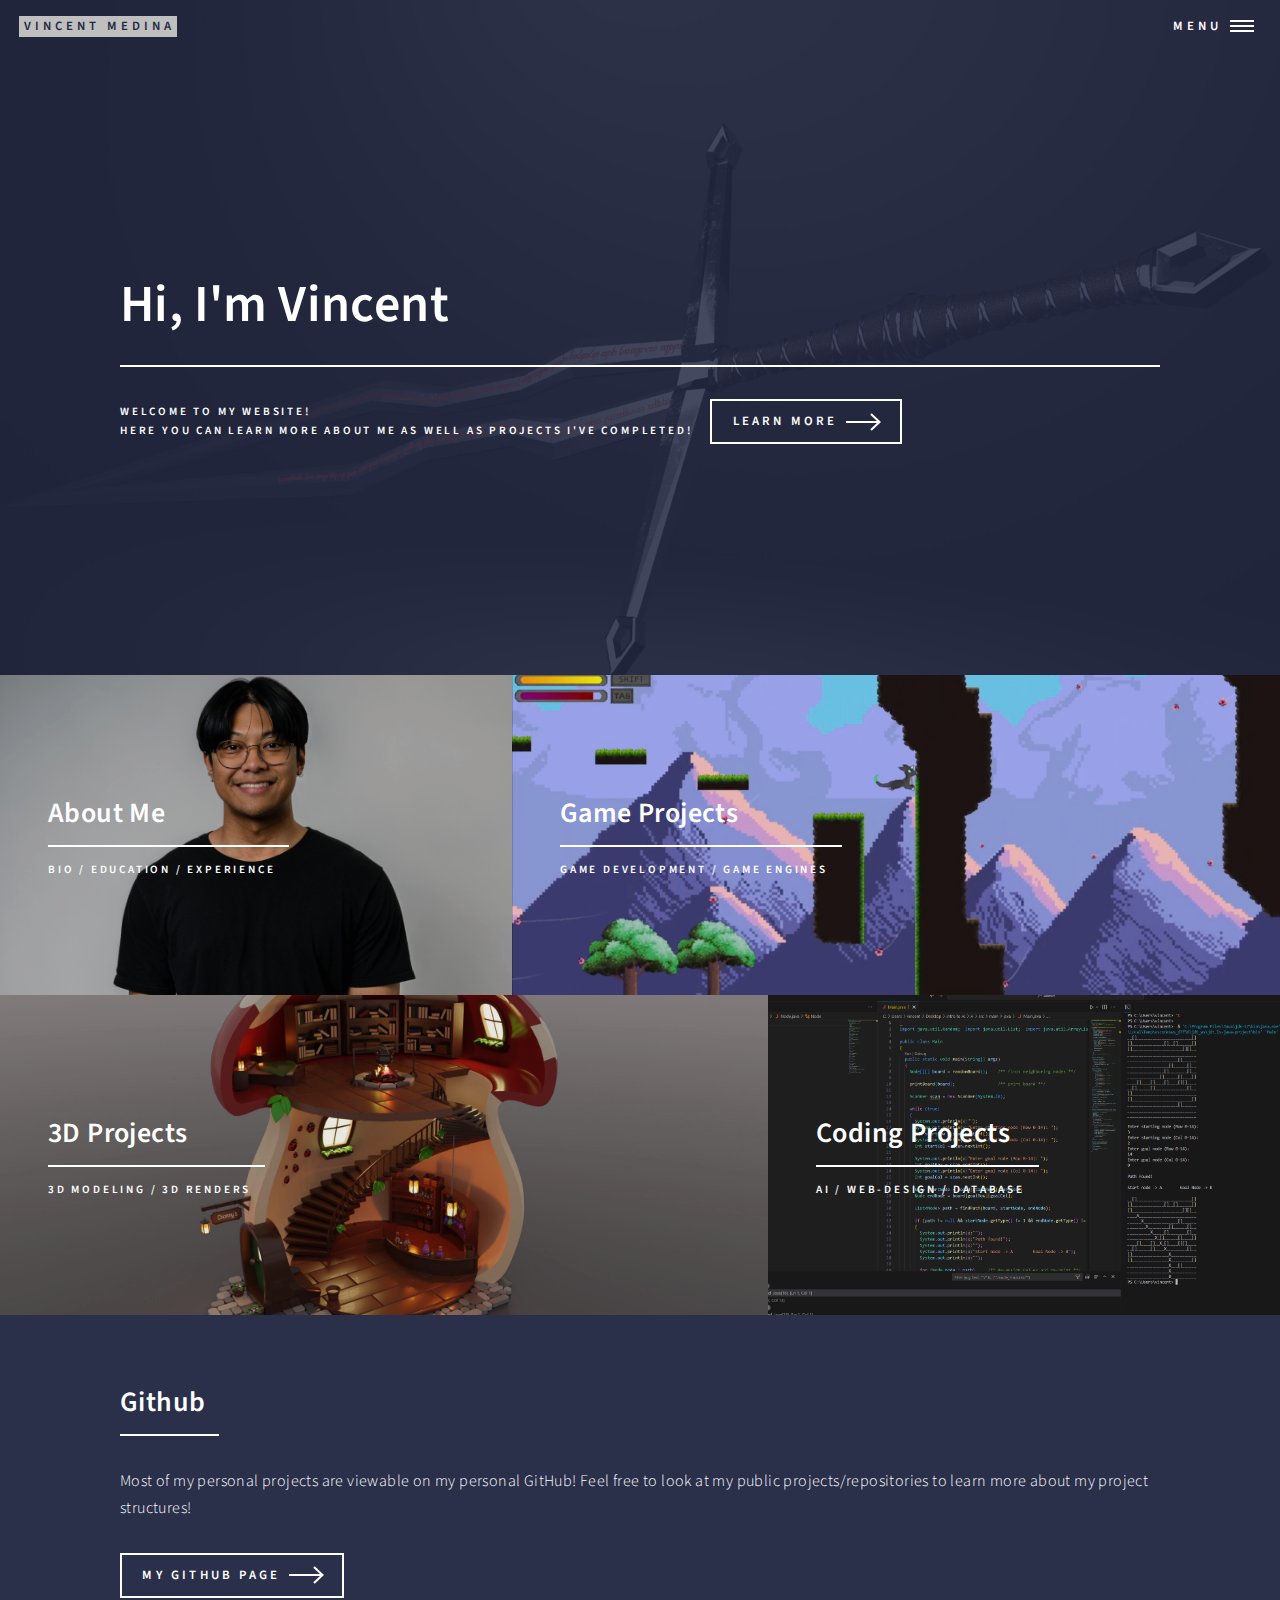
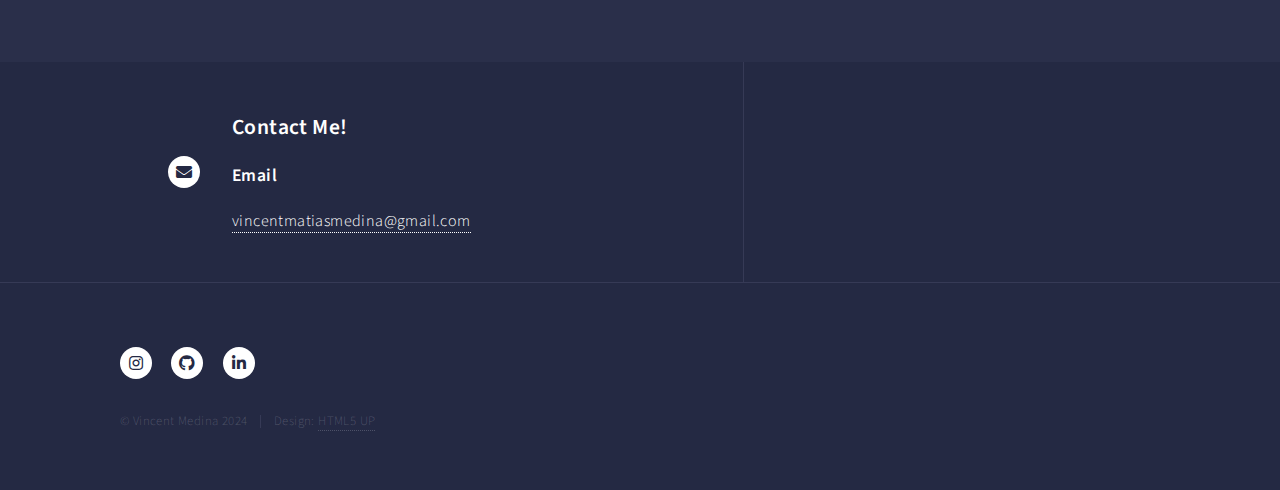
==== commit 76f547bf: "changed pic" ====
--- a/index.html
+++ b/index.html
@@ -66,7 +66,7 @@
 							<section id="one" class="tiles">
 								<article>
 									<span class="image">
-										<img src="html5up-forty/images/selfie01.PNG" alt="" />
+										<img src="html5up-forty/images/proselfie2.jpg" alt="" />
 									</span>
 									<header class="major">
 										<h3><a href="html5up-forty/about.html" class="link">About Me</a></h3>
--- a/html5up-forty/assets/css/main.css
+++ b/html5up-forty/assets/css/main.css
@@ -2832,7 +2832,7 @@
 			}
 
 			.tiles article:nth-child(6n - 5):before {
-				background-image: url('../../images/selfie01.PNG');
+				background-image: url('../../images/proselfie2.jpg');
     			background-size: cover; /* Ensures the image covers the element */
     			background-position: center; /* Centers the image */
     			background-repeat: no-repeat; /* Prevents the image from repeating */
